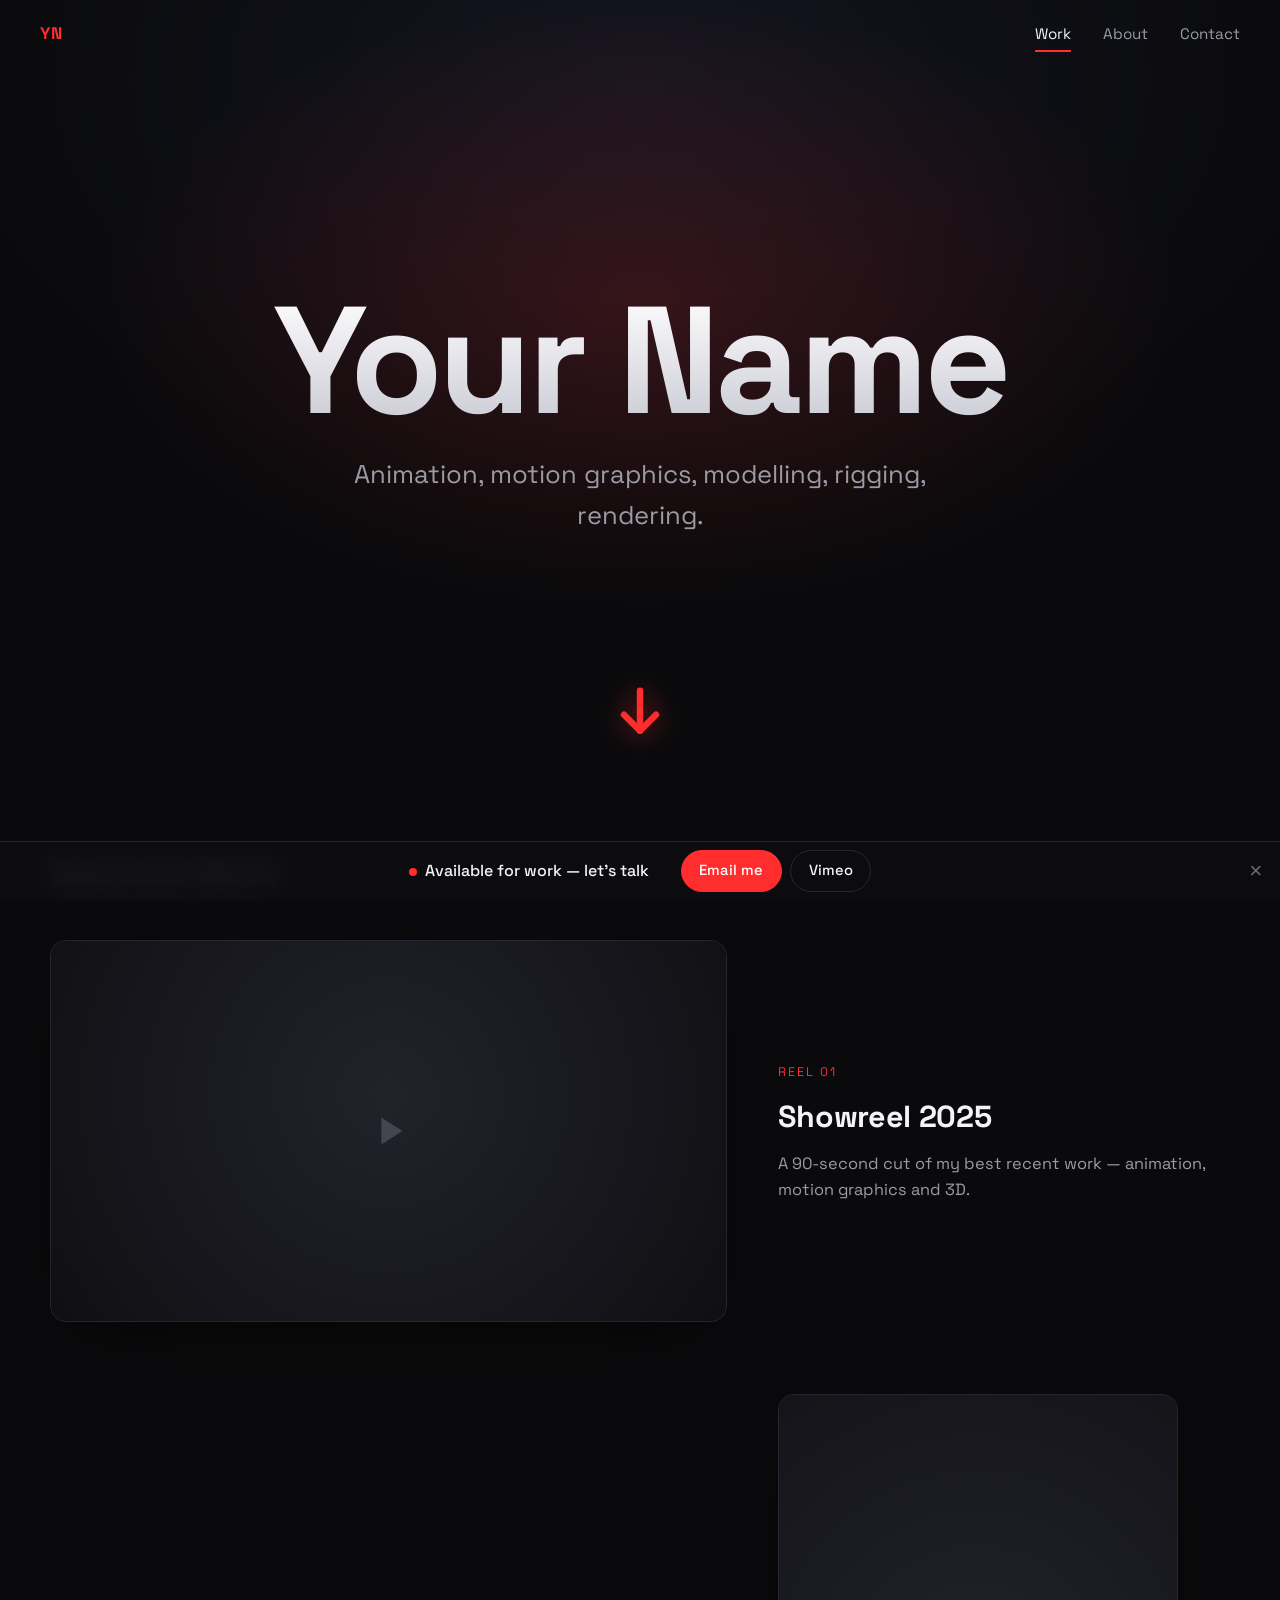
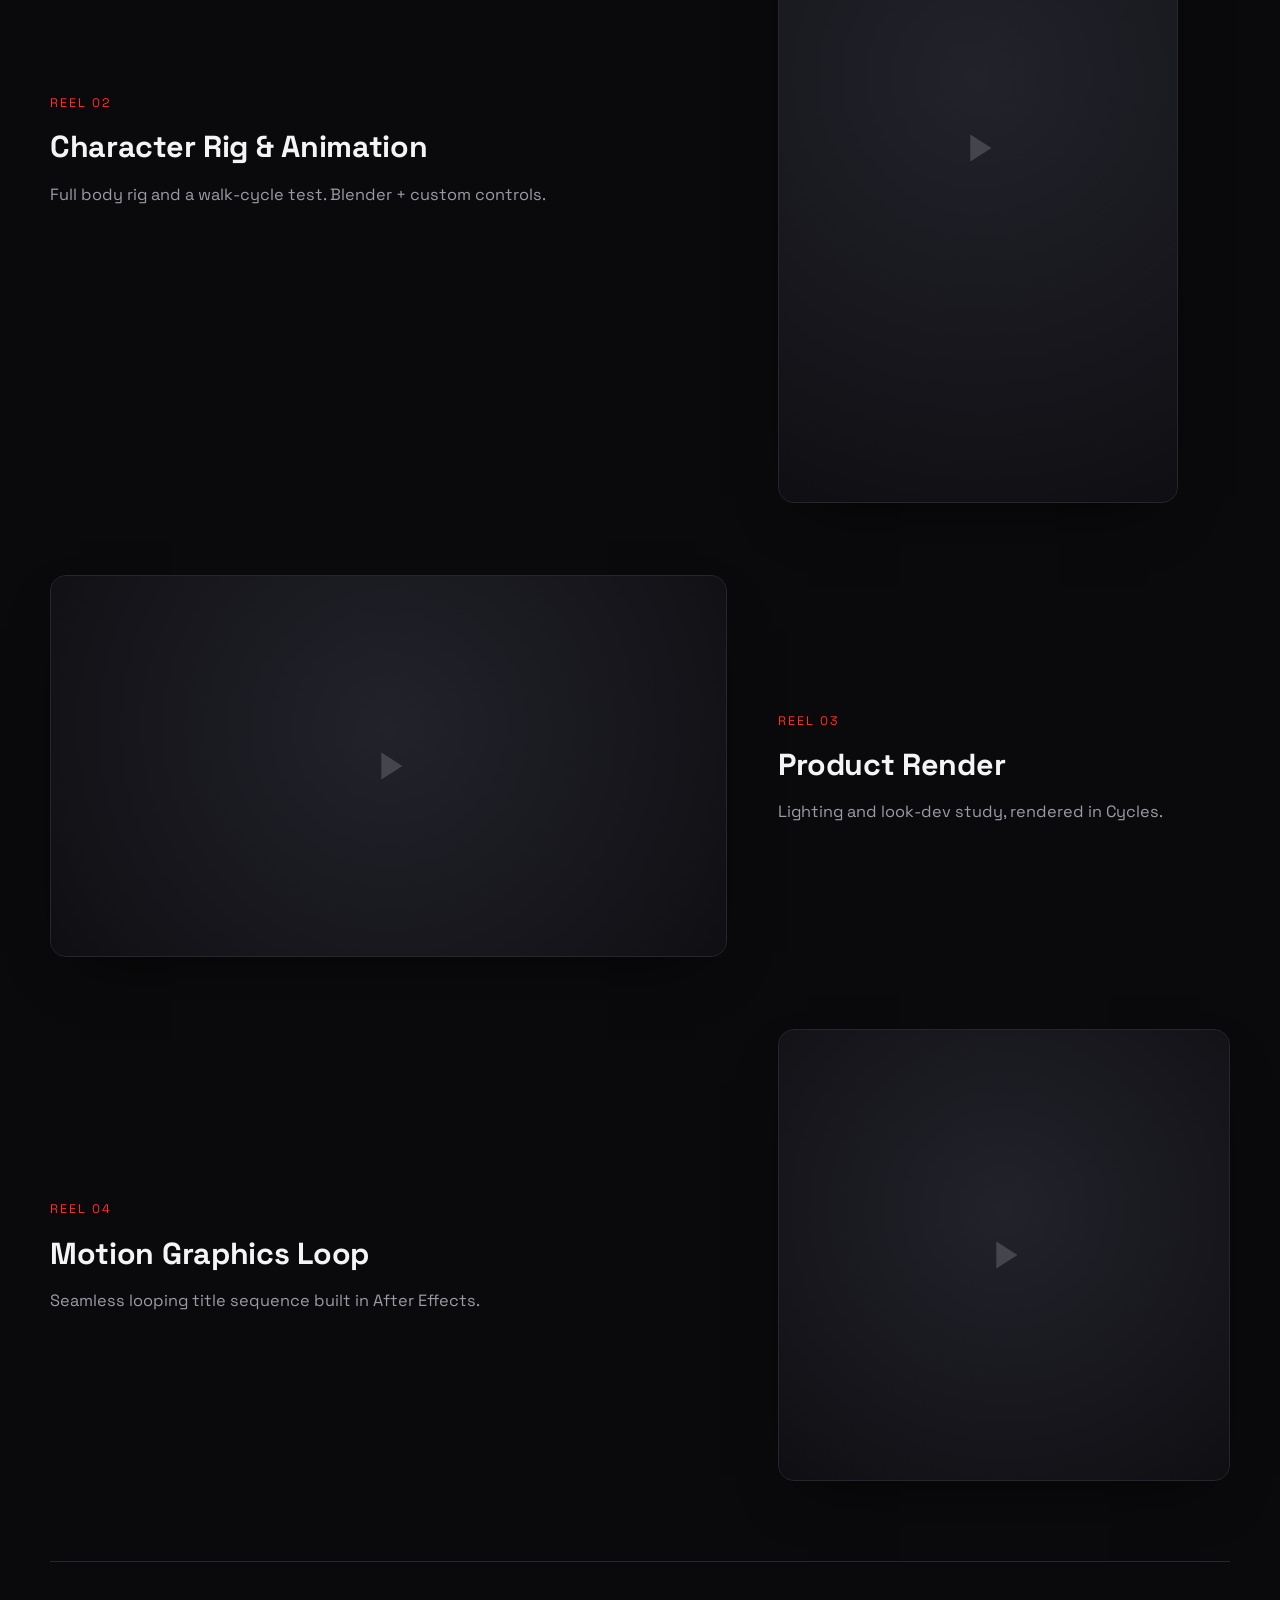
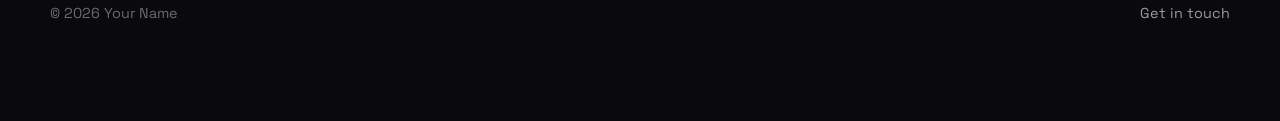
==== index.html @ b425b4e5 "initial push" ====
<!DOCTYPE html>
<html lang="en">
<head>
  <meta charset="UTF-8" />
  <meta name="viewport" content="width=device-width, initial-scale=1.0" />
  <title>Your Name — Animation & Motion Graphics</title>
  <meta name="description" content="Portfolio of animation, motion graphics, modelling, rigging and rendering work." />

  <!-- Open Graph (how the link looks when shared) -->
  <meta property="og:title" content="Your Name — Animation & Motion Graphics" />
  <meta property="og:description" content="Animation, motion graphics, modelling, rigging, rendering." />
  <meta property="og:type" content="website" />

  <link rel="icon" href="assets/favicon.svg" type="image/svg+xml" />
  <link rel="preconnect" href="https://fonts.googleapis.com" />
  <link rel="preconnect" href="https://fonts.gstatic.com" crossorigin />
  <link href="https://fonts.googleapis.com/css2?family=Space+Grotesk:wght@400;500;700&display=swap" rel="stylesheet" />
  <link rel="stylesheet" href="css/styles.css" />
</head>
<body>

  <!-- Top navigation -->
  <nav class="nav">
    <a class="nav__brand" href="index.html"><span data-site="initials">KD</span></a>
    <div class="nav__links">
      <a href="index.html#work" aria-current="page">Work</a>
      <a href="about.html">About</a>
      <a href="contact.html">Contact</a>
    </div>
  </nav>

  <!-- Hero -->
  <header class="hero">
    <div class="hero__inner">
      <h1 class="hero__name" data-site="name">Your Name</h1>
      <p class="hero__tag" data-site="tagline">Animation, motion graphics, modelling, rigging, rendering.</p>
    </div>
    <a class="scroll-cue" href="#work" aria-label="Scroll down to see the work">
      <svg viewBox="0 0 24 24" fill="none" stroke="currentColor" stroke-width="2.4" stroke-linecap="round" stroke-linejoin="round" aria-hidden="true">
        <line x1="12" y1="4" x2="12" y2="19" />
        <polyline points="6 13 12 19 18 13" />
      </svg>
    </a>
  </header>

  <!-- Work / reel feed -->
  <main>
    <section id="work" class="work">
      <div class="wrap">
        <div class="section-head">
          <h2>Selected Work</h2>
          <span class="count" data-count></span>
        </div>
        <div id="reel-feed" class="feed"><!-- videos injected from content.js --></div>
      </div>
    </section>

    <footer class="footer wrap">
      <span>© <span data-site="year" data-year="2026">2026</span> <span data-site="name">Your Name</span></span>
      <a data-site="email" data-label="Get in touch" href="#">Get in touch</a>
    </footer>
  </main>

  <!-- Sticky contact banner -->
  <div class="cbanner" id="cbanner">
    <span class="cbanner__msg"><span class="dot"></span>Available for work — let's talk</span>
    <div class="cbanner__actions">
      <a class="primary" data-site="email" data-label="Email me" href="#">Email me</a>
      <a data-social="vimeo" href="#" target="_blank" rel="noopener" hidden>Vimeo</a>
      <a data-social="instagram" href="#" target="_blank" rel="noopener" hidden>Instagram</a>
      <a data-social="linkedin" href="#" target="_blank" rel="noopener" hidden>LinkedIn</a>
    </div>
    <button class="cbanner__close" aria-label="Dismiss banner">&times;</button>
  </div>

  <script src="content.js"></script>
  <script src="js/main.js"></script>
</body>
</html>
---- css/styles.css ----
/* ============================================================================
   kd-website — original stylesheet
   Dark, cinematic portfolio theme built to make video pop.
   ========================================================================== */

/* ---- Design tokens -------------------------------------------------------- */
:root {
  --bg:        #0a0a0c;
  --bg-soft:   #101013;
  --card:      #141418;
  --card-hover:#191920;
  --border:    #26262e;
  --text:      #f4f4f6;
  --muted:     #9b9ba6;
  --faint:     #6a6a75;
  --accent:    #ff2d2d;   /* the signature red */
  --accent-2:  #ff5a4d;
  --radius:    16px;
  --maxw:      1180px;
  --banner-h:  56px;
  --font:      "Space Grotesk", system-ui, -apple-system, "Segoe UI", Roboto, sans-serif;
}

/* ---- Reset ---------------------------------------------------------------- */
*,
*::before,
*::after { box-sizing: border-box; }

html { scroll-behavior: smooth; }

/* hidden must always win, even over display:flex/grid rules below */
[hidden] { display: none !important; }

body {
  margin: 0;
  font-family: var(--font);
  background: var(--bg);
  color: var(--text);
  line-height: 1.6;
  -webkit-font-smoothing: antialiased;
  overflow-x: hidden;
  /* room for the fixed contact banner */
  padding-bottom: var(--banner-h);
}
body.banner-hidden { padding-bottom: 0; }

img { max-width: 100%; display: block; }

a { color: inherit; text-decoration: none; }

::selection { background: var(--accent); color: #fff; }

.wrap { width: min(100% - 2.5rem, var(--maxw)); margin-inline: auto; }

/* ---- Top navigation ------------------------------------------------------- */
.nav {
  position: fixed;
  inset: 0 0 auto 0;
  z-index: 40;
  display: flex;
  align-items: center;
  justify-content: space-between;
  padding: 1.1rem clamp(1.25rem, 4vw, 2.5rem);
  transition: background .3s ease, backdrop-filter .3s ease, border-color .3s ease;
  border-bottom: 1px solid transparent;
}
.nav.scrolled {
  background: rgba(10, 10, 12, .72);
  backdrop-filter: blur(14px);
  -webkit-backdrop-filter: blur(14px);
  border-bottom-color: var(--border);
}
.nav__brand {
  font-weight: 700;
  letter-spacing: .04em;
  font-size: 1.05rem;
}
.nav__brand span { color: var(--accent); }
.nav__links { display: flex; gap: clamp(1rem, 3vw, 2rem); }
.nav__links a {
  font-size: .95rem;
  color: var(--muted);
  position: relative;
  padding: .25rem 0;
  transition: color .2s ease;
}
.nav__links a::after {
  content: "";
  position: absolute;
  left: 0; bottom: -2px;
  width: 100%; height: 2px;
  background: var(--accent);
  transform: scaleX(0);
  transform-origin: left;
  transition: transform .25s ease;
}
.nav__links a:hover,
.nav__links a[aria-current="page"] { color: var(--text); }
.nav__links a:hover::after,
.nav__links a[aria-current="page"]::after { transform: scaleX(1); }

/* ---- Hero ----------------------------------------------------------------- */
.hero {
  position: relative;
  min-height: 88vh;              /* < 100vh so the work below "peeks" up */
  display: grid;
  place-items: center;
  text-align: center;
  padding: 6rem 1.25rem 4rem;
  overflow: hidden;
}
/* soft cinematic glow behind the name */
.hero::before {
  content: "";
  position: absolute;
  inset: 0;
  background:
    radial-gradient(60% 55% at 50% 38%, rgba(255, 45, 45, .16), transparent 70%),
    radial-gradient(90% 90% at 50% 10%, rgba(60, 70, 120, .18), transparent 60%);
  pointer-events: none;
}
/* fade the bottom into the page so videos emerge */
.hero::after {
  content: "";
  position: absolute;
  left: 0; right: 0; bottom: 0;
  height: 22vh;
  background: linear-gradient(to bottom, transparent, var(--bg));
  pointer-events: none;
}
.hero__inner { position: relative; z-index: 2; }
.hero__name {
  margin: 0;
  font-weight: 700;
  letter-spacing: -0.03em;
  line-height: .95;
  font-size: clamp(3.2rem, 13vw, 9.5rem);
  background: linear-gradient(180deg, #ffffff 0%, #c9c9d4 100%);
  -webkit-background-clip: text;
  background-clip: text;
  color: transparent;
}
.hero__tag {
  margin: 1.4rem auto 0;
  max-width: 40ch;
  font-size: clamp(1.05rem, 2.6vw, 1.6rem);
  font-weight: 400;
  color: var(--muted);
}

/* big red scroll arrow */
.scroll-cue {
  position: absolute;
  left: 50%;
  bottom: clamp(1.5rem, 6vh, 3rem);
  transform: translateX(-50%);
  z-index: 3;
  display: grid;
  place-items: center;
  width: 64px; height: 64px;
  color: var(--accent);
  animation: bob 1.6s ease-in-out infinite;
}
.scroll-cue svg { width: 100%; height: 100%; filter: drop-shadow(0 0 14px rgba(255, 45, 45, .55)); }
.scroll-cue:hover { color: var(--accent-2); }
@keyframes bob {
  0%, 100% { transform: translate(-50%, 0); }
  50%      { transform: translate(-50%, 12px); }
}

/* ---- Section heading ------------------------------------------------------ */
.section-head {
  display: flex;
  align-items: baseline;
  gap: 1rem;
  margin: 0 0 2.5rem;
}
.section-head h2 {
  margin: 0;
  font-size: clamp(1.4rem, 4vw, 2.1rem);
  font-weight: 700;
  letter-spacing: -0.01em;
}
.section-head .count { color: var(--faint); font-size: 1rem; }

/* ---- Work / reel feed ----------------------------------------------------- */
.work { padding: clamp(2rem, 6vh, 4rem) 0 5rem; }

.feed {
  display: flex;
  flex-direction: column;
  gap: clamp(3rem, 8vh, 6rem);
}

.reel {
  display: grid;
  grid-template-columns: minmax(0, 1.5fr) minmax(0, 1fr);
  gap: clamp(1.5rem, 4vw, 3.5rem);
  align-items: center;
}
.reel.alt .reel__media { order: 2; }   /* alternate sides for rhythm */

.reel__media {
  position: relative;
  width: 100%;
  border-radius: var(--radius);
  overflow: hidden;
  background: var(--card);
  border: 1px solid var(--border);
  box-shadow: 0 24px 60px -30px rgba(0, 0, 0, .8);
  cursor: pointer;
  transition: transform .35s ease, border-color .35s ease, box-shadow .35s ease;
}
.reel__media:hover {
  transform: translateY(-4px);
  border-color: #3a3a46;
  box-shadow: 0 34px 70px -28px rgba(0, 0, 0, .9);
}
/* aspect ratios per orientation */
.reel__frame { position: relative; width: 100%; }
.is-landscape .reel__frame { aspect-ratio: 16 / 9; }
.is-square    .reel__frame { aspect-ratio: 1 / 1; }
.is-portrait  .reel__frame { aspect-ratio: 9 / 16; }
/* keep tall videos from dominating */
.is-portrait  .reel__media { max-width: 400px; }
.is-portrait.reel { align-items: center; }

.reel__frame iframe,
.reel__frame .placeholder {
  position: absolute;
  inset: 0;
  width: 100%;
  height: 100%;
  border: 0;
}
.placeholder {
  display: grid;
  place-items: center;
  background:
    radial-gradient(circle at 50% 40%, #22222b, #0f0f13);
  color: var(--faint);
}
.placeholder svg { width: 46px; height: 46px; opacity: .5; }

/* little "play with sound" hint */
.reel__media .sound-hint {
  position: absolute;
  right: 12px; bottom: 12px;
  z-index: 3;
  display: inline-flex;
  align-items: center;
  gap: .4rem;
  padding: .4rem .7rem;
  font-size: .8rem;
  color: #fff;
  background: rgba(0, 0, 0, .55);
  border: 1px solid rgba(255, 255, 255, .18);
  border-radius: 999px;
  backdrop-filter: blur(6px);
  opacity: 0;
  transition: opacity .25s ease;
  pointer-events: none;
}
.reel__media:hover .sound-hint { opacity: 1; }

.reel__text .kicker {
  display: inline-block;
  font-size: .78rem;
  letter-spacing: .16em;
  text-transform: uppercase;
  color: var(--accent);
  margin-bottom: .6rem;
}
.reel__text h3 {
  margin: 0 0 .6rem;
  font-size: clamp(1.3rem, 3vw, 1.9rem);
  font-weight: 700;
  letter-spacing: -0.01em;
}
.reel__text p { margin: 0; color: var(--muted); font-size: 1.02rem; }

/* ---- Generic page content (about / contact) ------------------------------- */
.page { padding: clamp(7rem, 14vh, 10rem) 0 5rem; }
.page__title {
  font-size: clamp(2.2rem, 7vw, 4rem);
  font-weight: 700;
  letter-spacing: -0.03em;
  margin: 0 0 2.5rem;
}
.page__title span { color: var(--accent); }

/* About layout */
.about {
  display: grid;
  grid-template-columns: minmax(0, 340px) minmax(0, 1fr);
  gap: clamp(2rem, 5vw, 4.5rem);
  align-items: start;
}
.about__photo {
  border-radius: var(--radius);
  overflow: hidden;
  border: 1px solid var(--border);
  background:
    radial-gradient(circle at 50% 35%, #24242d, #101014);
  aspect-ratio: 4 / 5;
}
.about__photo img { width: 100%; height: 100%; object-fit: cover; }
.about__photo .fallback {
  width: 100%; height: 100%;
  display: grid; place-items: center;
  color: var(--faint); text-align: center; padding: 1rem; font-size: .9rem;
}
.about__body p { font-size: 1.1rem; color: #d9d9e0; margin: 0 0 1.2rem; }
.about__body p:first-child { font-size: 1.25rem; color: var(--text); }

.tags { display: flex; flex-wrap: wrap; gap: .6rem; margin-top: 2rem; }
.tag {
  font-size: .88rem;
  padding: .45rem .9rem;
  border: 1px solid var(--border);
  border-radius: 999px;
  color: var(--muted);
  background: var(--bg-soft);
}

/* Contact page */
.contact-grid {
  display: grid;
  grid-template-columns: minmax(0, 1fr) minmax(0, 1fr);
  gap: clamp(2rem, 5vw, 4rem);
  align-items: start;
}
.contact-lead { font-size: 1.25rem; color: #d9d9e0; max-width: 40ch; }
.contact-list { list-style: none; padding: 0; margin: 2rem 0 0; display: grid; gap: 1rem; }
.contact-list a {
  display: flex;
  align-items: center;
  justify-content: space-between;
  gap: 1rem;
  padding: 1.1rem 1.3rem;
  border: 1px solid var(--border);
  border-radius: var(--radius);
  background: var(--card);
  font-size: 1.05rem;
  transition: border-color .25s ease, background .25s ease, transform .25s ease;
}
.contact-list a:hover {
  border-color: var(--accent);
  background: var(--card-hover);
  transform: translateX(4px);
}
.contact-list .arrow { color: var(--accent); }
.contact-email-big {
  display: inline-block;
  margin-top: .5rem;
  font-size: clamp(1.4rem, 4vw, 2.4rem);
  font-weight: 700;
  letter-spacing: -0.02em;
  color: var(--text);
  border-bottom: 3px solid var(--accent);
  padding-bottom: .2rem;
}

/* ---- Sticky contact banner ------------------------------------------------ */
.cbanner {
  position: fixed;
  inset: auto 0 0 0;
  z-index: 50;
  min-height: var(--banner-h);
  display: flex;
  align-items: center;
  justify-content: center;
  gap: clamp(.75rem, 3vw, 2rem);
  flex-wrap: wrap;
  padding: .5rem clamp(1rem, 4vw, 2.5rem);
  background: rgba(14, 14, 17, .92);
  backdrop-filter: blur(14px);
  -webkit-backdrop-filter: blur(14px);
  border-top: 1px solid var(--border);
  transition: transform .35s ease;
}
.cbanner.hidden { transform: translateY(110%); }
.cbanner__msg { font-weight: 500; }
.cbanner__msg .dot {
  display: inline-block;
  width: 8px; height: 8px;
  border-radius: 50%;
  background: var(--accent);
  margin-right: .5rem;
  box-shadow: 0 0 0 0 rgba(255, 45, 45, .6);
  animation: pulse 2s infinite;
}
@keyframes pulse {
  0%   { box-shadow: 0 0 0 0 rgba(255, 45, 45, .55); }
  70%  { box-shadow: 0 0 0 10px rgba(255, 45, 45, 0); }
  100% { box-shadow: 0 0 0 0 rgba(255, 45, 45, 0); }
}
.cbanner__actions { display: flex; gap: .5rem; flex-wrap: wrap; }
.cbanner__actions a {
  padding: .5rem 1.1rem;
  border-radius: 999px;
  font-size: .92rem;
  font-weight: 500;
  border: 1px solid var(--border);
  transition: background .2s ease, border-color .2s ease, color .2s ease;
}
.cbanner__actions a.primary { background: var(--accent); border-color: var(--accent); color: #fff; }
.cbanner__actions a.primary:hover { background: var(--accent-2); border-color: var(--accent-2); }
.cbanner__actions a:not(.primary):hover { border-color: var(--muted); color: var(--text); }
.cbanner__close {
  position: absolute;
  right: .6rem; top: 50%;
  transform: translateY(-50%);
  background: none; border: 0;
  color: var(--faint);
  font-size: 1.4rem;
  line-height: 1;
  cursor: pointer;
  padding: .3rem .5rem;
}
.cbanner__close:hover { color: var(--text); }

/* ---- Footer --------------------------------------------------------------- */
.footer {
  border-top: 1px solid var(--border);
  padding: 2.5rem 0;
  color: var(--faint);
  font-size: .9rem;
  display: flex;
  justify-content: space-between;
  flex-wrap: wrap;
  gap: 1rem;
}
.footer a { color: var(--muted); }
.footer a:hover { color: var(--text); }

/* ---- Lightbox (click a reel to watch with sound) -------------------------- */
.lightbox {
  position: fixed;
  inset: 0;
  z-index: 80;
  display: none;
  place-items: center;
  padding: clamp(1rem, 4vw, 3rem);
  background: rgba(0, 0, 0, .88);
  backdrop-filter: blur(6px);
}
.lightbox.open { display: grid; }
.lightbox__inner {
  position: relative;
  width: min(100%, 1100px);
}
.lightbox__frame {
  position: relative;
  width: 100%;
  aspect-ratio: 16 / 9;
  background: #000;
  border-radius: 12px;
  overflow: hidden;
}
.lightbox__frame.portrait { aspect-ratio: 9 / 16; max-width: 440px; margin-inline: auto; }
.lightbox__frame.square   { aspect-ratio: 1 / 1;  max-width: 700px; margin-inline: auto; }
.lightbox__frame iframe { position: absolute; inset: 0; width: 100%; height: 100%; border: 0; }
.lightbox__close {
  position: absolute;
  top: -3rem; right: 0;
  background: none; border: 0;
  color: #fff; font-size: 2rem; line-height: 1;
  cursor: pointer;
}
.lightbox__close:hover { color: var(--accent); }

/* ---- Responsive ----------------------------------------------------------- */
@media (max-width: 820px) {
  .reel,
  .reel.alt { grid-template-columns: 1fr; }
  .reel.alt .reel__media { order: 0; }
  .is-portrait .reel__media { max-width: 320px; margin-inline: auto; }
  .about { grid-template-columns: 1fr; }
  .about__photo { max-width: 320px; }
  .contact-grid { grid-template-columns: 1fr; }
  .nav__brand { display: none; }         /* keep the hero clean on phones */
  .cbanner__close { display: none; }      /* keep banner tidy on phones */
}

@media (prefers-reduced-motion: reduce) {
  * { animation: none !important; scroll-behavior: auto !important; }
}
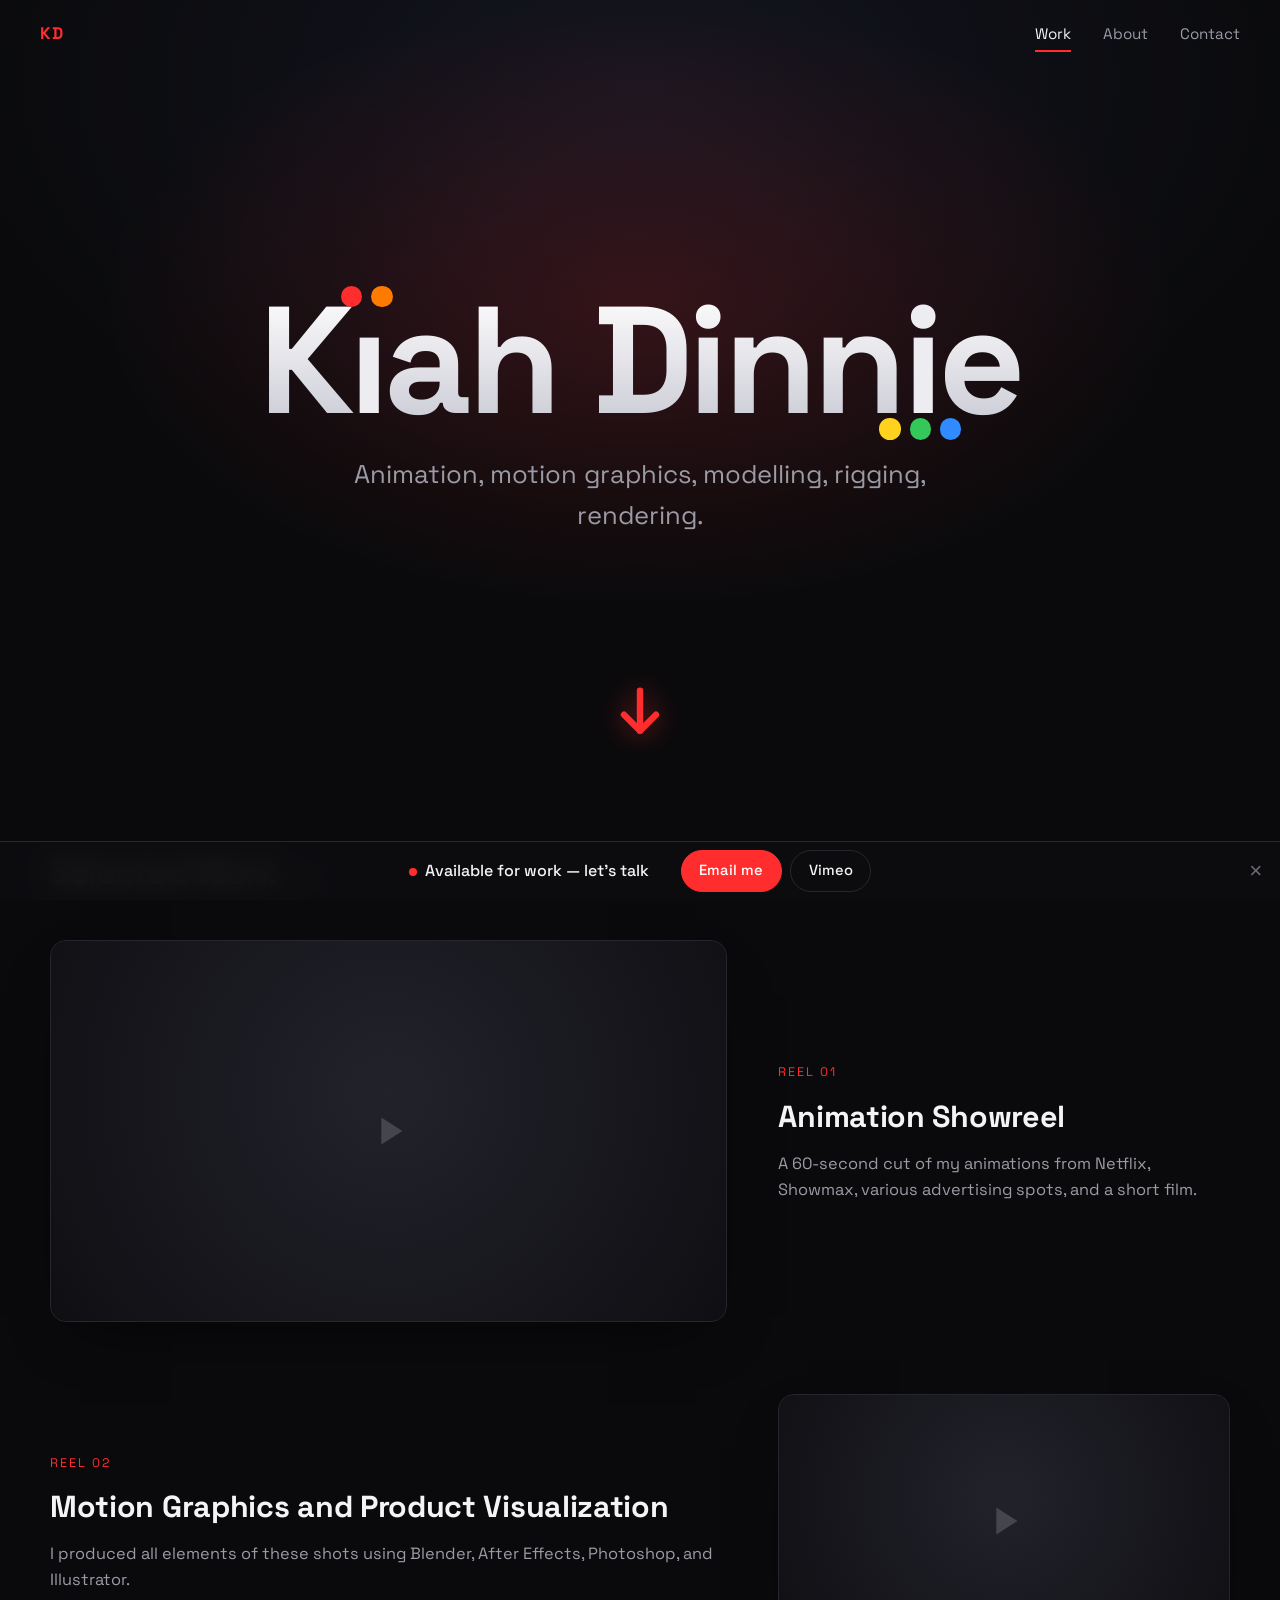
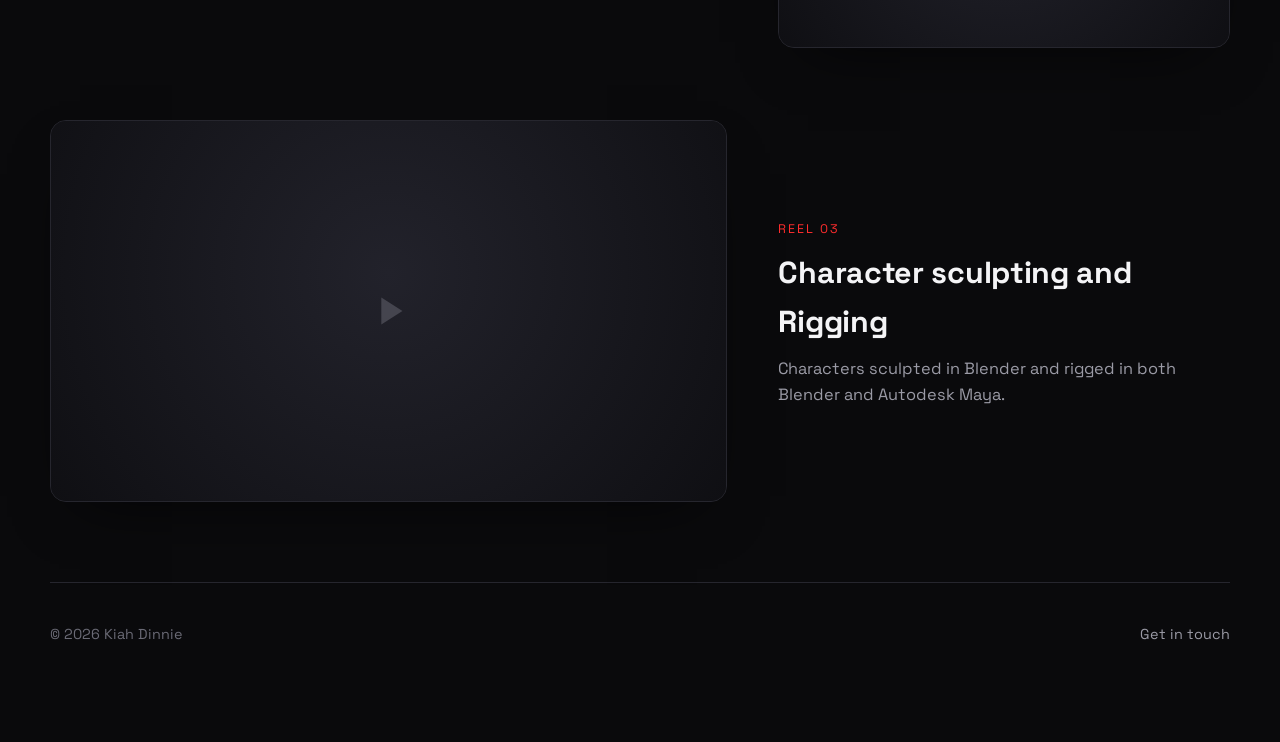
==== commit 1246ddd4: "update" ====
--- a/index.html
+++ b/index.html
@@ -3,11 +3,11 @@
 <head>
   <meta charset="UTF-8" />
   <meta name="viewport" content="width=device-width, initial-scale=1.0" />
-  <title>Your Name — Animation & Motion Graphics</title>
+  <title>Kiah Dinnie — Animation & Motion Graphics</title>
   <meta name="description" content="Portfolio of animation, motion graphics, modelling, rigging and rendering work." />
 
   <!-- Open Graph (how the link looks when shared) -->
-  <meta property="og:title" content="Your Name — Animation & Motion Graphics" />
+  <meta property="og:title" content="Kiah Dinnie — Animation & Motion Graphics" />
   <meta property="og:description" content="Animation, motion graphics, modelling, rigging, rendering." />
   <meta property="og:type" content="website" />
 
@@ -32,7 +32,10 @@
   <!-- Hero -->
   <header class="hero">
     <div class="hero__inner">
-      <h1 class="hero__name" data-site="name">Your Name</h1>
+      <h1 class="hero__name" aria-label="Kiah Dinnie">
+        <span class="word" aria-hidden="true">K<span class="imark imark--top">&#305;<span class="dot dot--red"></span><span class="dot dot--orange"></span></span>ah</span>
+        <span class="word" aria-hidden="true">Dinn<span class="imark imark--bottom">i<span class="dot dot--yellow"></span><span class="dot dot--green"></span><span class="dot dot--blue"></span></span>e</span>
+      </h1>
       <p class="hero__tag" data-site="tagline">Animation, motion graphics, modelling, rigging, rendering.</p>
     </div>
     <a class="scroll-cue" href="#work" aria-label="Scroll down to see the work">
--- a/css/styles.css
+++ b/css/styles.css
@@ -147,6 +147,40 @@
   font-weight: 400;
   color: var(--muted);
 }
+
+/* --- decorative dotted name treatment (the i's in Kiah Dinnie) --- */
+.hero__name .word { display: inline-block; }
+.hero__name .imark {
+  position: relative;
+  display: inline-block;
+  /* the h1's gradient text-clip doesn't paint through this inline-block,
+     so give the i-stem an explicit near-white fill instead of transparent */
+  color: #ececf1;
+  -webkit-text-fill-color: #ececf1;
+}
+.hero__name .dot {
+  position: absolute;
+  left: 50%;
+  width: 0.14em;
+  height: 0.14em;
+  border-radius: 50%;
+  line-height: 0;
+}
+/* two dots ABOVE the dotless i in "Kiah" */
+.hero__name .imark--top .dot        { top: -0.01em; }
+.hero__name .imark--top .dot--red   { margin-left: -0.17em; }
+.hero__name .imark--top .dot--orange{ margin-left:  0.03em; }
+/* three dots BELOW the second i in "Dinnie" */
+.hero__name .imark--bottom .dot         { top: 0.86em; }
+.hero__name .imark--bottom .dot--yellow { margin-left: -0.27em; }
+.hero__name .imark--bottom .dot--green  { margin-left: -0.07em; }
+.hero__name .imark--bottom .dot--blue   { margin-left:  0.13em; }
+
+.dot--red    { background: #ff2d2d; }
+.dot--orange { background: #ff7a00; }
+.dot--yellow { background: #ffd21e; }
+.dot--green  { background: #34c759; }
+.dot--blue   { background: #2f8bff; }
 
 /* big red scroll arrow */
 .scroll-cue {
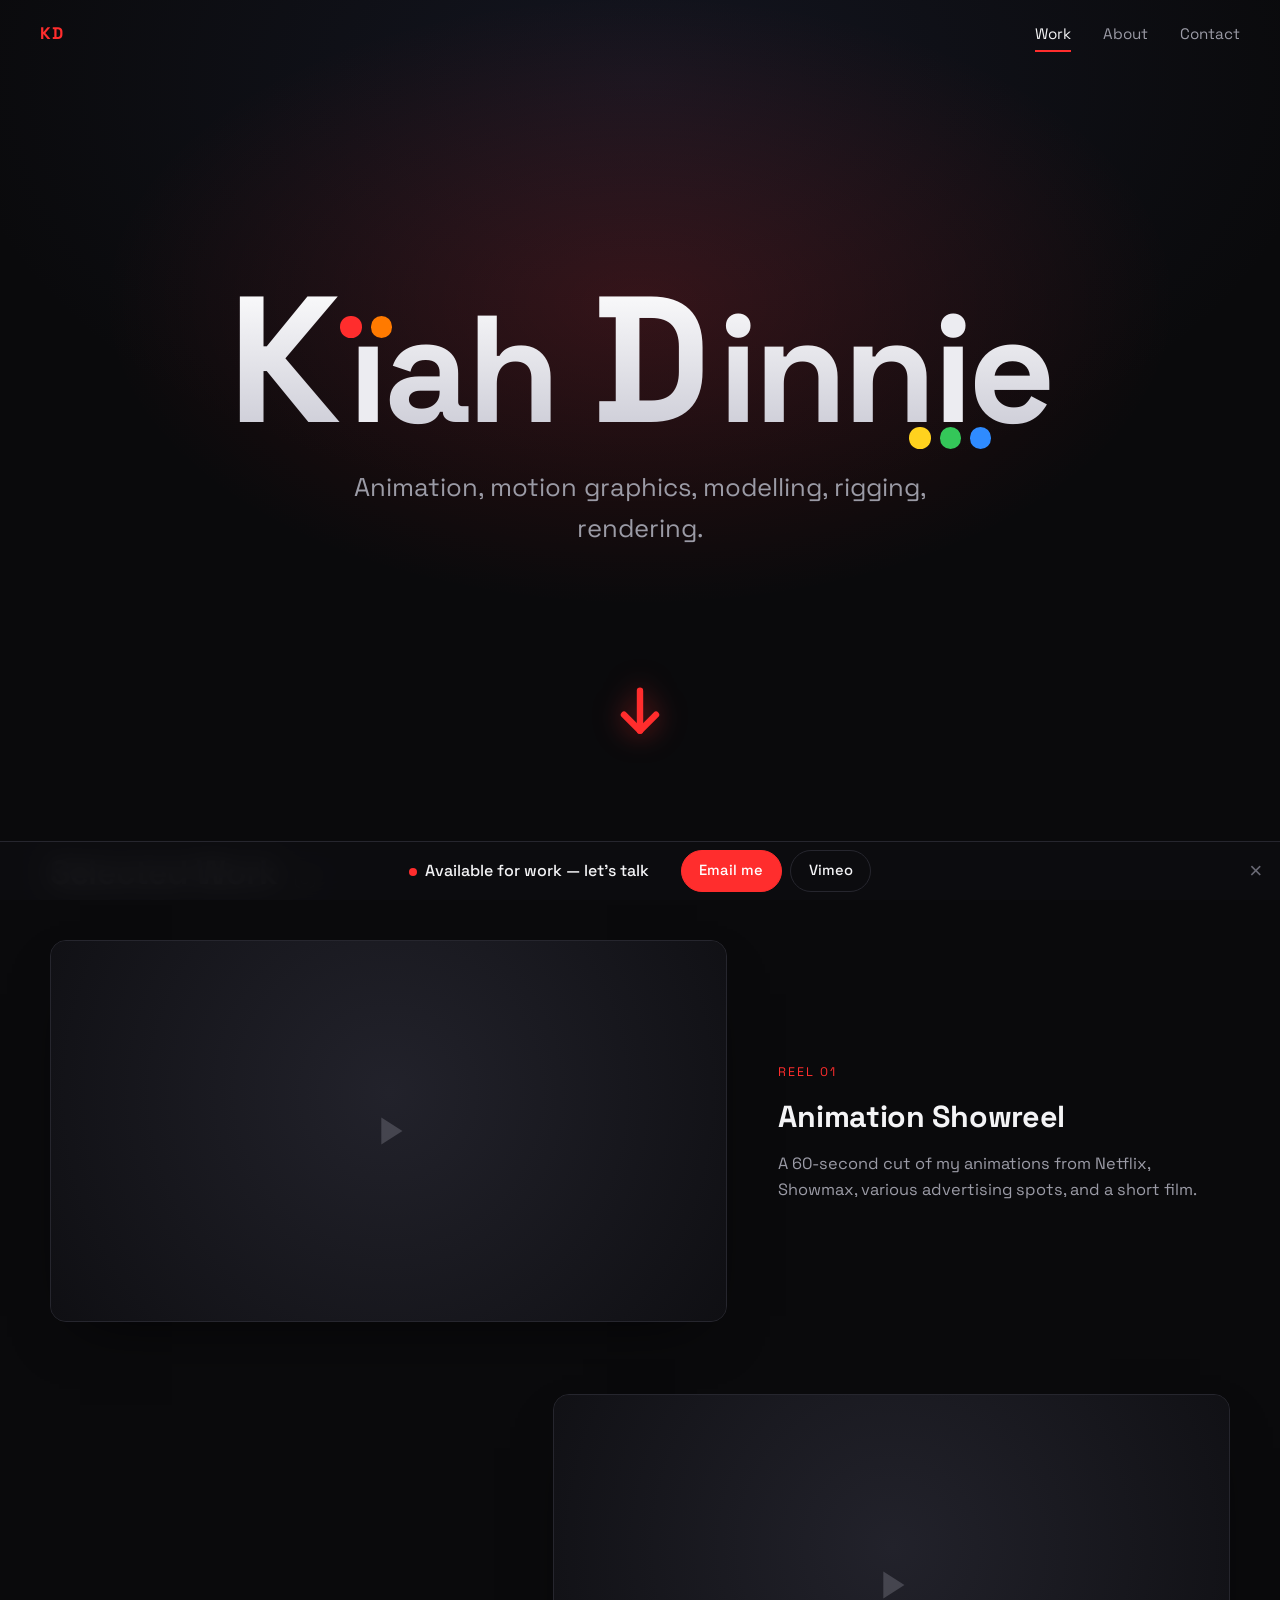
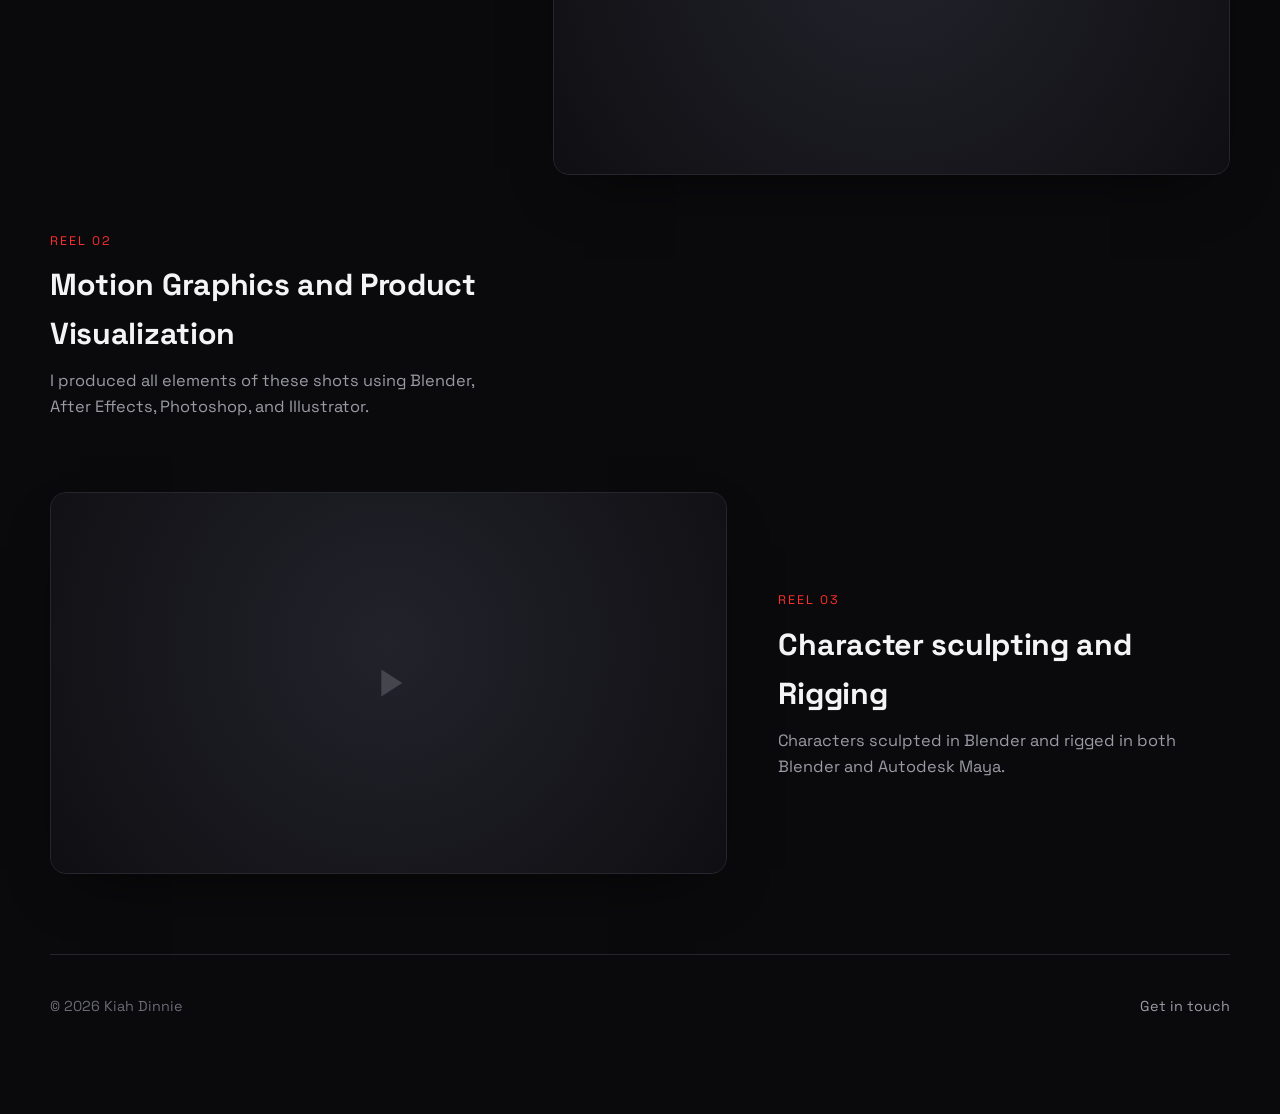
==== commit 8ffb950c: "new update" ====
--- a/index.html
+++ b/index.html
@@ -33,8 +33,8 @@
   <header class="hero">
     <div class="hero__inner">
       <h1 class="hero__name" aria-label="Kiah Dinnie">
-        <span class="word" aria-hidden="true">K<span class="imark imark--top">&#305;<span class="dot dot--red"></span><span class="dot dot--orange"></span></span>ah</span>
-        <span class="word" aria-hidden="true">Dinn<span class="imark imark--bottom">i<span class="dot dot--yellow"></span><span class="dot dot--green"></span><span class="dot dot--blue"></span></span>e</span>
+        <span class="word" aria-hidden="true"><span class="cap">K</span><span class="imark imark--top">&#305;<span class="dot dot--red"></span><span class="dot dot--orange"></span></span>ah</span>
+        <span class="word" aria-hidden="true"><span class="cap">D</span>inn<span class="imark imark--bottom">i<span class="dot dot--yellow"></span><span class="dot dot--green"></span><span class="dot dot--blue"></span></span>e</span>
       </h1>
       <p class="hero__tag" data-site="tagline">Animation, motion graphics, modelling, rigging, rendering.</p>
     </div>
--- a/css/styles.css
+++ b/css/styles.css
@@ -150,6 +150,9 @@
 
 /* --- decorative dotted name treatment (the i's in Kiah Dinnie) --- */
 .hero__name .word { display: inline-block; }
+/* oversized initial capitals — bigger, with a little space after so the
+   dots beside the following "i" never touch the capital */
+.hero__name .cap { font-size: 1.18em; margin-right: 0.07em; }
 .hero__name .imark {
   position: relative;
   display: inline-block;
@@ -167,7 +170,7 @@
   line-height: 0;
 }
 /* two dots ABOVE the dotless i in "Kiah" */
-.hero__name .imark--top .dot        { top: -0.01em; }
+.hero__name .imark--top .dot        { top: 0.13em; }
 .hero__name .imark--top .dot--red   { margin-left: -0.17em; }
 .hero__name .imark--top .dot--orange{ margin-left:  0.03em; }
 /* three dots BELOW the second i in "Dinnie" */
@@ -232,7 +235,13 @@
   gap: clamp(1.5rem, 4vw, 3.5rem);
   align-items: center;
 }
-.reel.alt .reel__media { order: 2; }   /* alternate sides for rhythm */
+.reel__media { grid-column: 1; }
+.reel__text  { grid-column: 2; }
+/* alternate the side for rhythm, but keep the video in the SAME-width track
+   every row (always the wider 1.5fr column) so all videos render identically */
+.reel.alt { grid-template-columns: minmax(0, 1fr) minmax(0, 1.5fr); }
+.reel.alt .reel__media { grid-column: 2; }
+.reel.alt .reel__text  { grid-column: 1; }
 
 .reel__media {
   position: relative;
@@ -276,8 +285,8 @@
 }
 .placeholder svg { width: 46px; height: 46px; opacity: .5; }
 
-/* little "play with sound" hint */
-.reel__media .sound-hint {
+/* little "tap to enlarge" hint */
+.reel__media .zoom-hint {
   position: absolute;
   right: 12px; bottom: 12px;
   z-index: 3;
@@ -295,7 +304,8 @@
   transition: opacity .25s ease;
   pointer-events: none;
 }
-.reel__media:hover .sound-hint { opacity: 1; }
+.reel__media .zoom-hint svg { width: 14px; height: 14px; flex: none; }
+.reel__media:hover .zoom-hint { opacity: 1; }
 
 .reel__text .kicker {
   display: inline-block;
@@ -508,7 +518,8 @@
 @media (max-width: 820px) {
   .reel,
   .reel.alt { grid-template-columns: 1fr; }
-  .reel.alt .reel__media { order: 0; }
+  .reel__media, .reel__text,
+  .reel.alt .reel__media, .reel.alt .reel__text { grid-column: 1; }
   .is-portrait .reel__media { max-width: 320px; margin-inline: auto; }
   .about { grid-template-columns: 1fr; }
   .about__photo { max-width: 320px; }
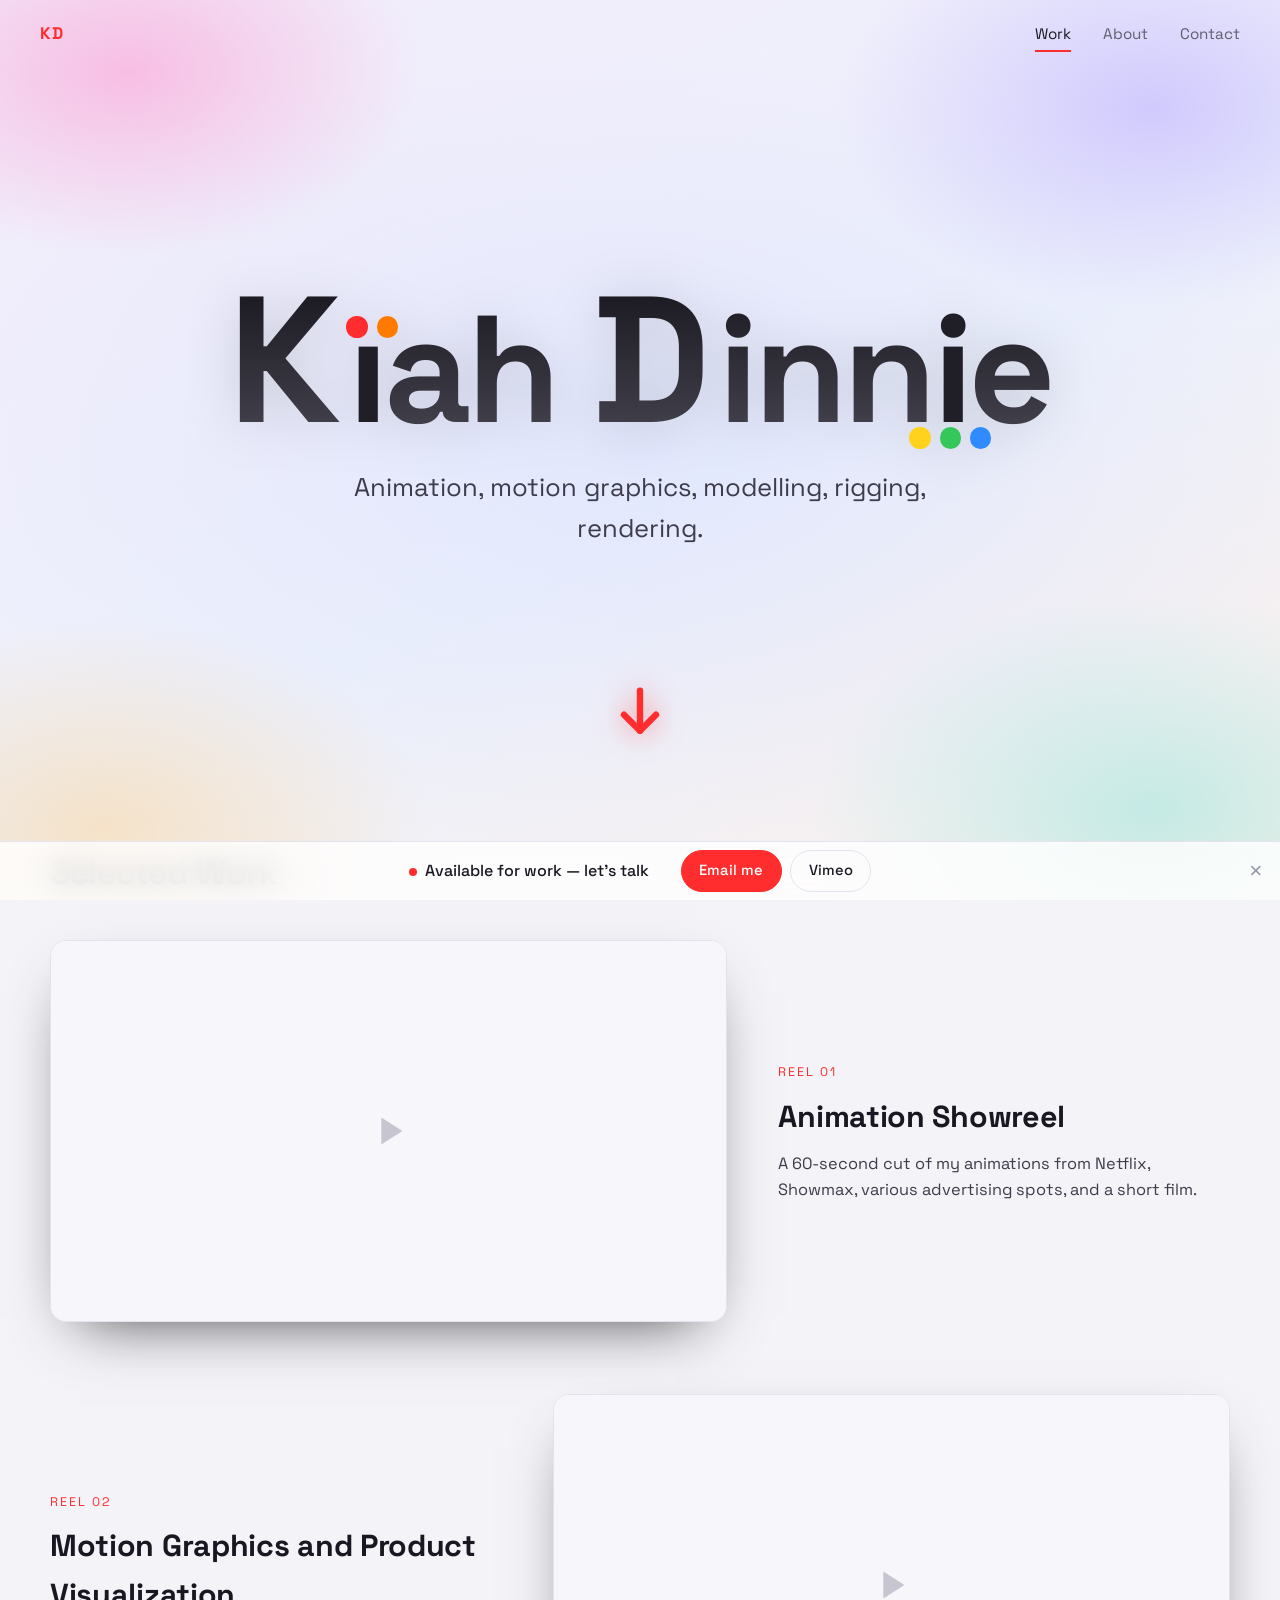
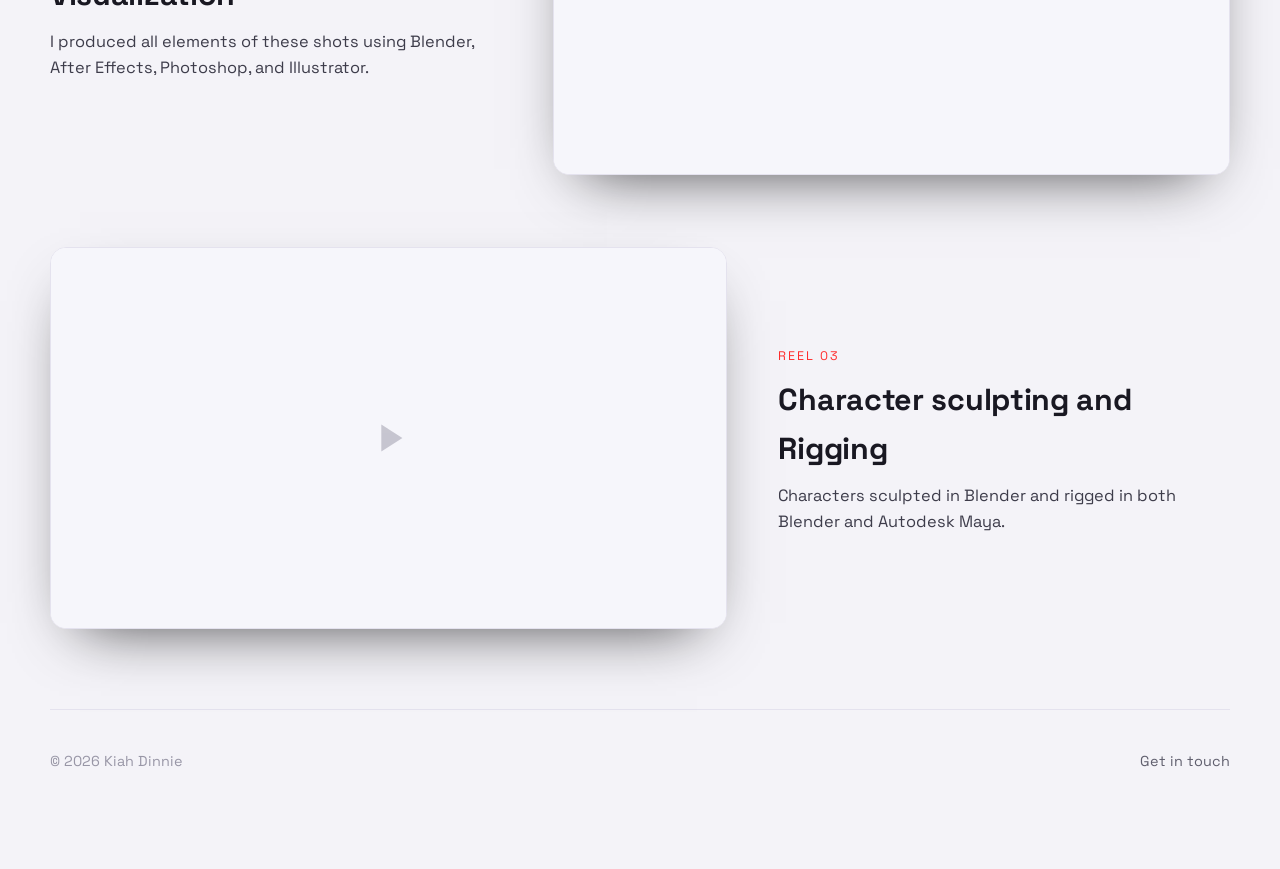
==== commit da32e319: "Theme swappable and background changable asset" ====
--- a/index.html
+++ b/index.html
@@ -1,5 +1,5 @@
 <!DOCTYPE html>
-<html lang="en">
+<html lang="en" data-theme="light">
 <head>
   <meta charset="UTF-8" />
   <meta name="viewport" content="width=device-width, initial-scale=1.0" />
@@ -31,6 +31,7 @@
 
   <!-- Hero -->
   <header class="hero">
+    <div class="hero__bg" id="hero-bg"><!-- optional image/video asset from content.js --></div>
     <div class="hero__inner">
       <h1 class="hero__name" aria-label="Kiah Dinnie">
         <span class="word" aria-hidden="true"><span class="cap">K</span><span class="imark imark--top">&#305;<span class="dot dot--red"></span><span class="dot dot--orange"></span></span>ah</span>
--- a/css/styles.css
+++ b/css/styles.css
@@ -3,22 +3,74 @@
    Dark, cinematic portfolio theme built to make video pop.
    ========================================================================== */
 
-/* ---- Design tokens -------------------------------------------------------- */
-:root {
-  --bg:        #0a0a0c;
-  --bg-soft:   #101013;
-  --card:      #141418;
-  --card-hover:#191920;
-  --border:    #26262e;
-  --text:      #f4f4f6;
-  --muted:     #9b9ba6;
-  --faint:     #6a6a75;
-  --accent:    #ff2d2d;   /* the signature red */
-  --accent-2:  #ff5a4d;
+/* ============================================================================
+   THEME TOKENS — the main knobs for the whole site's look.
+   • To switch light ⇄ dark: set  theme: "light"  or  "dark"  in content.js
+     (no need to edit anything here).
+   • To recolour: change --accent (buttons/arrow), --name-* (the big name),
+     or --page-mesh (the colourful background) below.
+   ========================================================================== */
+:root {                               /* ---------- LIGHT (default) ---------- */
+  --bg:          #f4f3f8;   /* page base colour, under the colour mesh */
+  --bg-soft:     #ffffff;
+  --card:        #ffffff;   /* the panel each video sits on */
+  --card-hover:  #f6f6fb;
+  --border:      #e4e2ee;
+  --text:        #191822;   /* main text */
+  --text-soft:   #3d3c4a;   /* captions & body copy */
+  --muted:       #5f5e6d;   /* secondary text */
+  --faint:       #9896a6;
+  --accent:      #ff2d2d;   /* signature colour — buttons, arrow, highlights */
+  --accent-2:    #e21f1f;
+
+  --name-1:      #17161d;   /* the big name — gradient top */
+  --name-2:      #46444f;   /* the big name — gradient bottom */
+  --name-solid:  #201f28;   /* the i-stems in the name */
+  --name-shadow: rgba(0, 0, 0, .14);
+
+  --surface-blur: rgba(255, 255, 255, .80);   /* frosted nav + contact banner */
+  --hero-scrim:  245, 244, 248;               /* = --bg as R,G,B (for image/video heroes) */
+
+  /* the full-page colour mesh — original artwork; swap freely for any look */
+  --page-mesh:
+    radial-gradient(38% 34% at 10% 8%,  rgba(255, 133, 199, .45), transparent 60%),
+    radial-gradient(40% 36% at 90% 12%, rgba(168, 150, 255, .42), transparent 62%),
+    radial-gradient(44% 40% at 90% 90%, rgba(120, 225, 215, .40), transparent 60%),
+    radial-gradient(44% 40% at 8% 92%,  rgba(255, 205, 130, .42), transparent 58%),
+    radial-gradient(78% 62% at 50% 50%, rgba(200, 210, 255, .30), transparent 72%),
+    linear-gradient(155deg, #f2ecfb 0%, #edf1fc 55%, #fbf0ea 100%);
+
   --radius:    16px;
   --maxw:      1180px;
   --banner-h:  56px;
   --font:      "Space Grotesk", system-ui, -apple-system, "Segoe UI", Roboto, sans-serif;
+}
+
+:root[data-theme="dark"] {            /* ---------- DARK ---------- */
+  --bg:          #0a0a0c;
+  --bg-soft:     #101013;
+  --card:        #141418;
+  --card-hover:  #191920;
+  --border:      #26262e;
+  --text:        #f4f4f6;
+  --text-soft:   rgba(255, 255, 255, .84);
+  --muted:       #9b9ba6;
+  --faint:       #6a6a75;
+  --accent:      #ff2d2d;
+  --accent-2:    #ff5a4d;
+  --name-1:      #ffffff;
+  --name-2:      #d7d7e2;
+  --name-solid:  #ececf1;
+  --name-shadow: rgba(0, 0, 0, .40);
+  --surface-blur: rgba(12, 12, 15, .82);
+  --hero-scrim:  10, 10, 12;
+  --page-mesh:
+    radial-gradient(38% 34% at 10% 8%,  rgba(236, 33, 150, .55), transparent 60%),
+    radial-gradient(40% 36% at 90% 12%, rgba(128, 51, 245, .50), transparent 62%),
+    radial-gradient(44% 40% at 90% 90%, rgba(20, 200, 190, .45), transparent 60%),
+    radial-gradient(44% 40% at 8% 92%,  rgba(255, 176, 38, .42), transparent 58%),
+    radial-gradient(78% 62% at 50% 50%, rgba(52, 70, 232, .34), transparent 72%),
+    linear-gradient(155deg, #22155d 0%, #180f47 55%, #130d33 100%);
 }
 
 /* ---- Reset ---------------------------------------------------------------- */
@@ -65,7 +117,7 @@
   border-bottom: 1px solid transparent;
 }
 .nav.scrolled {
-  background: rgba(10, 10, 12, .72);
+  background: var(--surface-blur);
   backdrop-filter: blur(14px);
   -webkit-backdrop-filter: blur(14px);
   border-bottom-color: var(--border);
@@ -109,25 +161,40 @@
   padding: 6rem 1.25rem 4rem;
   overflow: hidden;
 }
-/* soft cinematic glow behind the name */
-.hero::before {
+/* vibrant colour-mesh behind the WHOLE page (original artwork). It's fixed to
+   the viewport so the colour fills every screenful as you scroll down. */
+body::before {
   content: "";
-  position: absolute;
+  position: fixed;
   inset: 0;
-  background:
-    radial-gradient(60% 55% at 50% 38%, rgba(255, 45, 45, .16), transparent 70%),
-    radial-gradient(90% 90% at 50% 10%, rgba(60, 70, 120, .18), transparent 60%);
+  z-index: -1;
   pointer-events: none;
-}
-/* fade the bottom into the page so videos emerge */
-.hero::after {
+  background: var(--page-mesh);
+}
+/* optional hero background asset (image or video) — sits above the page mesh,
+   below the name. Empty by default, so the page mesh shows through. */
+.hero__bg {
+  position: absolute;
+  inset: 0;
+  z-index: 0;
+  overflow: hidden;
+}
+.hero__bg--media { background-size: cover; background-position: center; }
+.hero__bg iframe {                     /* background video, scaled to cover */
+  position: absolute;
+  top: 50%; left: 50%;
+  width: 100vw; height: 56.25vw;
+  min-width: 177.78vh; min-height: 100vh;
+  transform: translate(-50%, -50%);
+  border: 0; pointer-events: none;
+}
+.hero__bg::after {                     /* legibility scrim; strength set inline via --hero-dim */
   content: "";
-  position: absolute;
-  left: 0; right: 0; bottom: 0;
-  height: 22vh;
-  background: linear-gradient(to bottom, transparent, var(--bg));
-  pointer-events: none;
-}
+  position: absolute; inset: 0;
+  background: rgba(var(--hero-scrim), 1);
+  opacity: var(--hero-dim, 0);
+}
+
 .hero__inner { position: relative; z-index: 2; }
 .hero__name {
   margin: 0;
@@ -135,17 +202,18 @@
   letter-spacing: -0.03em;
   line-height: .95;
   font-size: clamp(3.2rem, 13vw, 9.5rem);
-  background: linear-gradient(180deg, #ffffff 0%, #c9c9d4 100%);
+  background: linear-gradient(180deg, var(--name-1) 0%, var(--name-2) 100%);
   -webkit-background-clip: text;
   background-clip: text;
   color: transparent;
+  filter: drop-shadow(0 3px 26px var(--name-shadow));
 }
 .hero__tag {
   margin: 1.4rem auto 0;
   max-width: 40ch;
   font-size: clamp(1.05rem, 2.6vw, 1.6rem);
   font-weight: 400;
-  color: var(--muted);
+  color: var(--text-soft);
 }
 
 /* --- decorative dotted name treatment (the i's in Kiah Dinnie) --- */
@@ -157,9 +225,9 @@
   position: relative;
   display: inline-block;
   /* the h1's gradient text-clip doesn't paint through this inline-block,
-     so give the i-stem an explicit near-white fill instead of transparent */
-  color: #ececf1;
-  -webkit-text-fill-color: #ececf1;
+     so give the i-stem an explicit fill instead of transparent */
+  color: var(--name-solid);
+  -webkit-text-fill-color: var(--name-solid);
 }
 .hero__name .dot {
   position: absolute;
@@ -169,11 +237,11 @@
   border-radius: 50%;
   line-height: 0;
 }
-/* two dots ABOVE the dotless i in "Kiah" */
+/* two dots ABOVE the dotless i in "Kiah" (nudged right for optical centring) */
 .hero__name .imark--top .dot        { top: 0.13em; }
-.hero__name .imark--top .dot--red   { margin-left: -0.17em; }
-.hero__name .imark--top .dot--orange{ margin-left:  0.03em; }
-/* three dots BELOW the second i in "Dinnie" */
+.hero__name .imark--top .dot--red   { margin-left: -0.13em; }
+.hero__name .imark--top .dot--orange{ margin-left:  0.07em; }
+/* three dots BELOW the second i in "Dinnie" — middle dot dead-centred on the stem */
 .hero__name .imark--bottom .dot         { top: 0.86em; }
 .hero__name .imark--bottom .dot--yellow { margin-left: -0.27em; }
 .hero__name .imark--bottom .dot--green  { margin-left: -0.07em; }
@@ -235,13 +303,14 @@
   gap: clamp(1.5rem, 4vw, 3.5rem);
   align-items: center;
 }
-.reel__media { grid-column: 1; }
-.reel__text  { grid-column: 2; }
+.reel__media { grid-column: 1; grid-row: 1; }
+.reel__text  { grid-column: 2; grid-row: 1; }
 /* alternate the side for rhythm, but keep the video in the SAME-width track
-   every row (always the wider 1.5fr column) so all videos render identically */
+   every row (always the wider 1.5fr column) so all videos render identically.
+   grid-row:1 keeps the caption beside the video, not pushed to a new row. */
 .reel.alt { grid-template-columns: minmax(0, 1fr) minmax(0, 1.5fr); }
-.reel.alt .reel__media { grid-column: 2; }
-.reel.alt .reel__text  { grid-column: 1; }
+.reel.alt .reel__media { grid-column: 2; grid-row: 1; }
+.reel.alt .reel__text  { grid-column: 1; grid-row: 1; }
 
 .reel__media {
   position: relative;
@@ -256,8 +325,8 @@
 }
 .reel__media:hover {
   transform: translateY(-4px);
-  border-color: #3a3a46;
-  box-shadow: 0 34px 70px -28px rgba(0, 0, 0, .9);
+  border-color: var(--muted);
+  box-shadow: 0 34px 70px -28px rgba(0, 0, 0, .5);
 }
 /* aspect ratios per orientation */
 .reel__frame { position: relative; width: 100%; }
@@ -279,8 +348,7 @@
 .placeholder {
   display: grid;
   place-items: center;
-  background:
-    radial-gradient(circle at 50% 40%, #22222b, #0f0f13);
+  background: var(--card-hover);
   color: var(--faint);
 }
 .placeholder svg { width: 46px; height: 46px; opacity: .5; }
@@ -321,7 +389,7 @@
   font-weight: 700;
   letter-spacing: -0.01em;
 }
-.reel__text p { margin: 0; color: var(--muted); font-size: 1.02rem; }
+.reel__text p { margin: 0; color: var(--text-soft); font-size: 1.02rem; }
 
 /* ---- Generic page content (about / contact) ------------------------------- */
 .page { padding: clamp(7rem, 14vh, 10rem) 0 5rem; }
@@ -344,8 +412,7 @@
   border-radius: var(--radius);
   overflow: hidden;
   border: 1px solid var(--border);
-  background:
-    radial-gradient(circle at 50% 35%, #24242d, #101014);
+  background: var(--card-hover);
   aspect-ratio: 4 / 5;
 }
 .about__photo img { width: 100%; height: 100%; object-fit: cover; }
@@ -354,7 +421,7 @@
   display: grid; place-items: center;
   color: var(--faint); text-align: center; padding: 1rem; font-size: .9rem;
 }
-.about__body p { font-size: 1.1rem; color: #d9d9e0; margin: 0 0 1.2rem; }
+.about__body p { font-size: 1.1rem; color: var(--text-soft); margin: 0 0 1.2rem; }
 .about__body p:first-child { font-size: 1.25rem; color: var(--text); }
 
 .tags { display: flex; flex-wrap: wrap; gap: .6rem; margin-top: 2rem; }
@@ -374,7 +441,7 @@
   gap: clamp(2rem, 5vw, 4rem);
   align-items: start;
 }
-.contact-lead { font-size: 1.25rem; color: #d9d9e0; max-width: 40ch; }
+.contact-lead { font-size: 1.25rem; color: var(--text-soft); max-width: 40ch; }
 .contact-list { list-style: none; padding: 0; margin: 2rem 0 0; display: grid; gap: 1rem; }
 .contact-list a {
   display: flex;
@@ -417,7 +484,7 @@
   gap: clamp(.75rem, 3vw, 2rem);
   flex-wrap: wrap;
   padding: .5rem clamp(1rem, 4vw, 2.5rem);
-  background: rgba(14, 14, 17, .92);
+  background: var(--surface-blur);
   backdrop-filter: blur(14px);
   -webkit-backdrop-filter: blur(14px);
   border-top: 1px solid var(--border);
@@ -519,7 +586,7 @@
   .reel,
   .reel.alt { grid-template-columns: 1fr; }
   .reel__media, .reel__text,
-  .reel.alt .reel__media, .reel.alt .reel__text { grid-column: 1; }
+  .reel.alt .reel__media, .reel.alt .reel__text { grid-column: 1; grid-row: auto; }
   .is-portrait .reel__media { max-width: 320px; margin-inline: auto; }
   .about { grid-template-columns: 1fr; }
   .about__photo { max-width: 320px; }
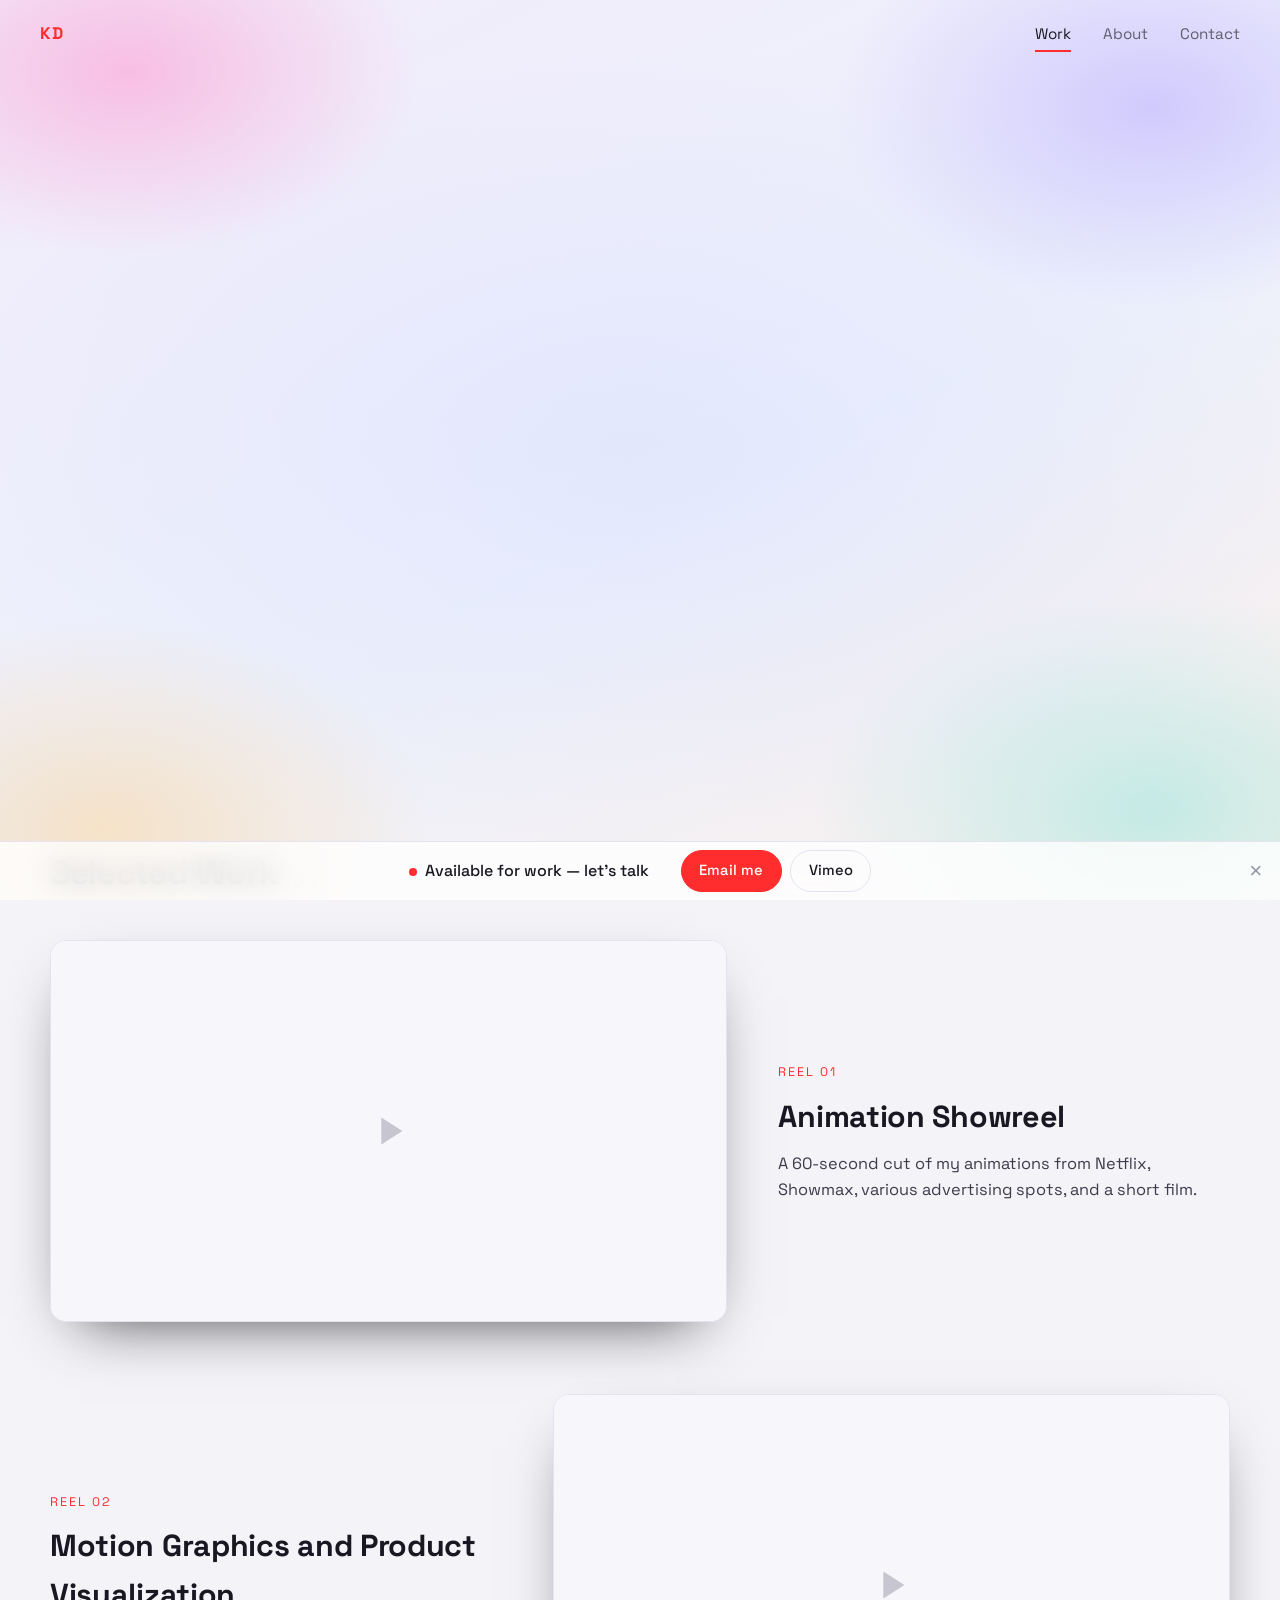
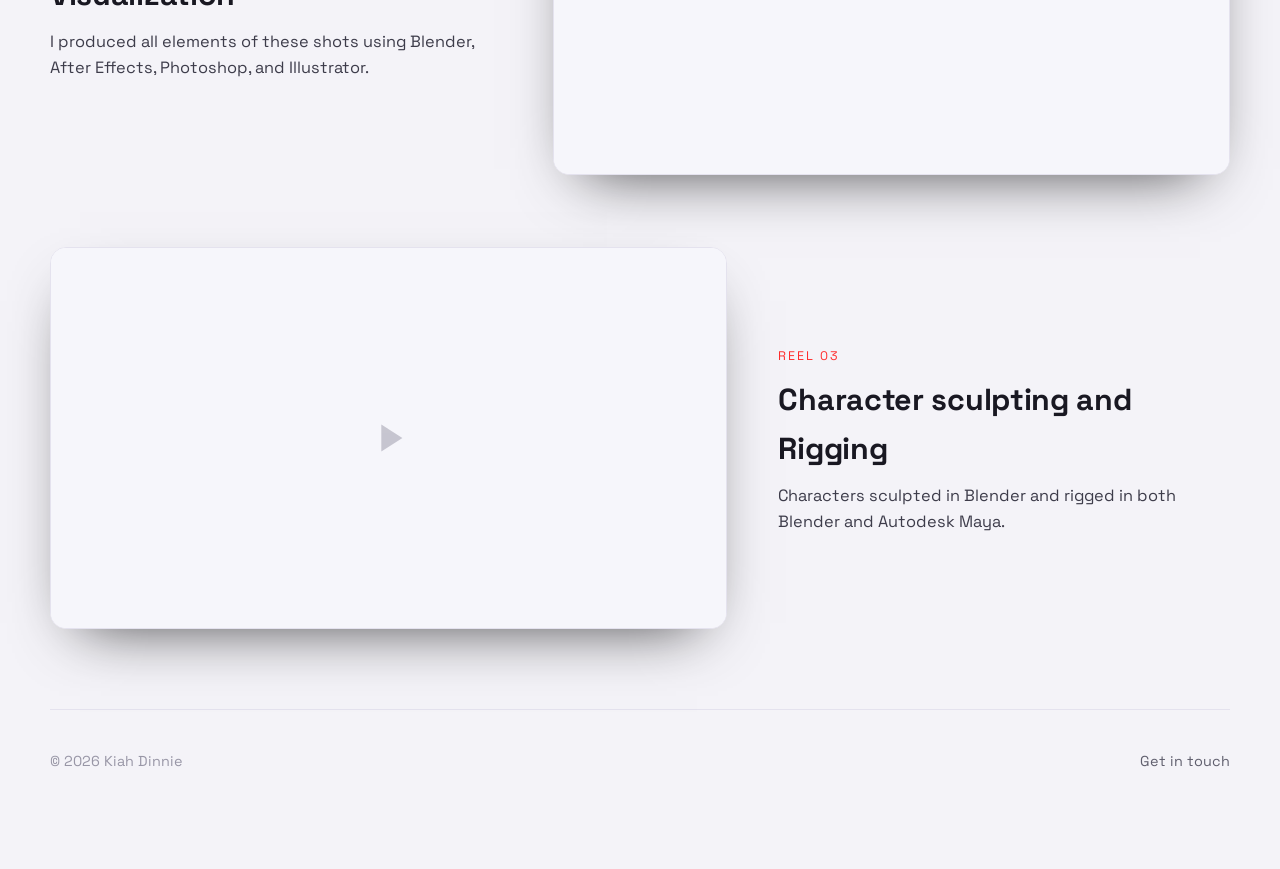
==== commit 26710c07: "background personal visual and updated font" ====
--- a/index.html
+++ b/index.html
@@ -32,6 +32,7 @@
   <!-- Hero -->
   <header class="hero">
     <div class="hero__bg" id="hero-bg"><!-- optional image/video asset from content.js --></div>
+    <div class="hero__title" id="hero-title"><!-- optional animated title video from content.js --></div>
     <div class="hero__inner">
       <h1 class="hero__name" aria-label="Kiah Dinnie">
         <span class="word" aria-hidden="true"><span class="cap">K</span><span class="imark imark--top">&#305;<span class="dot dot--red"></span><span class="dot dot--orange"></span></span>ah</span>
--- a/css/styles.css
+++ b/css/styles.css
@@ -167,9 +167,28 @@
   content: "";
   position: fixed;
   inset: 0;
-  z-index: -1;
+  z-index: -2;
   pointer-events: none;
   background: var(--page-mesh);
+}
+
+/* optional full-page background video (SITE.pageVideo) — sits over the mesh
+   fallback, behind all content */
+.page-video {
+  position: fixed;
+  inset: 0;
+  z-index: -1;
+  overflow: hidden;
+  pointer-events: none;
+}
+.page-video video { width: 100%; height: 100%; object-fit: cover; display: block; }
+.page-video--embed iframe {
+  position: absolute;
+  top: 50%; left: 50%;
+  width: 100vw; height: 56.25vw;
+  min-width: 177.78vh; min-height: 100vh;
+  transform: translate(-50%, -50%);
+  border: 0;
 }
 /* optional hero background asset (image or video) — sits above the page mesh,
    below the name. Empty by default, so the page mesh shows through. */
@@ -214,6 +233,35 @@
   font-size: clamp(1.05rem, 2.6vw, 1.6rem);
   font-weight: 400;
   color: var(--text-soft);
+}
+
+/* animated title video (SITE.hero.title). screen blend drops its black background
+   so only the text shows over whatever is behind it. */
+/* absolutely fills the hero and stays in the root stacking context (no z-index)
+   so the title video's screen blend composites against the full-page video */
+.hero__title {
+  position: absolute;
+  inset: 0;
+  display: grid;
+  place-items: center;
+  pointer-events: none;
+}
+.hero__title-video {
+  display: block;
+  width: min(94vw, 1040px);
+  aspect-ratio: 16 / 9;
+  object-fit: contain;
+  mix-blend-mode: screen;
+}
+/* the title clip has its own scroll arrow, so hide the site's when it's active */
+.hero.has-title .scroll-cue { display: none; }
+/* when the title video is present, keep the typed name in the DOM for
+   screen-readers / SEO but hide it visually */
+.hero.has-title .hero__name,
+.hero.has-title .hero__tag {
+  position: absolute !important;
+  width: 1px; height: 1px; padding: 0; margin: -1px;
+  overflow: hidden; clip: rect(0 0 0 0); white-space: nowrap; border: 0;
 }
 
 /* --- decorative dotted name treatment (the i's in Kiah Dinnie) --- */
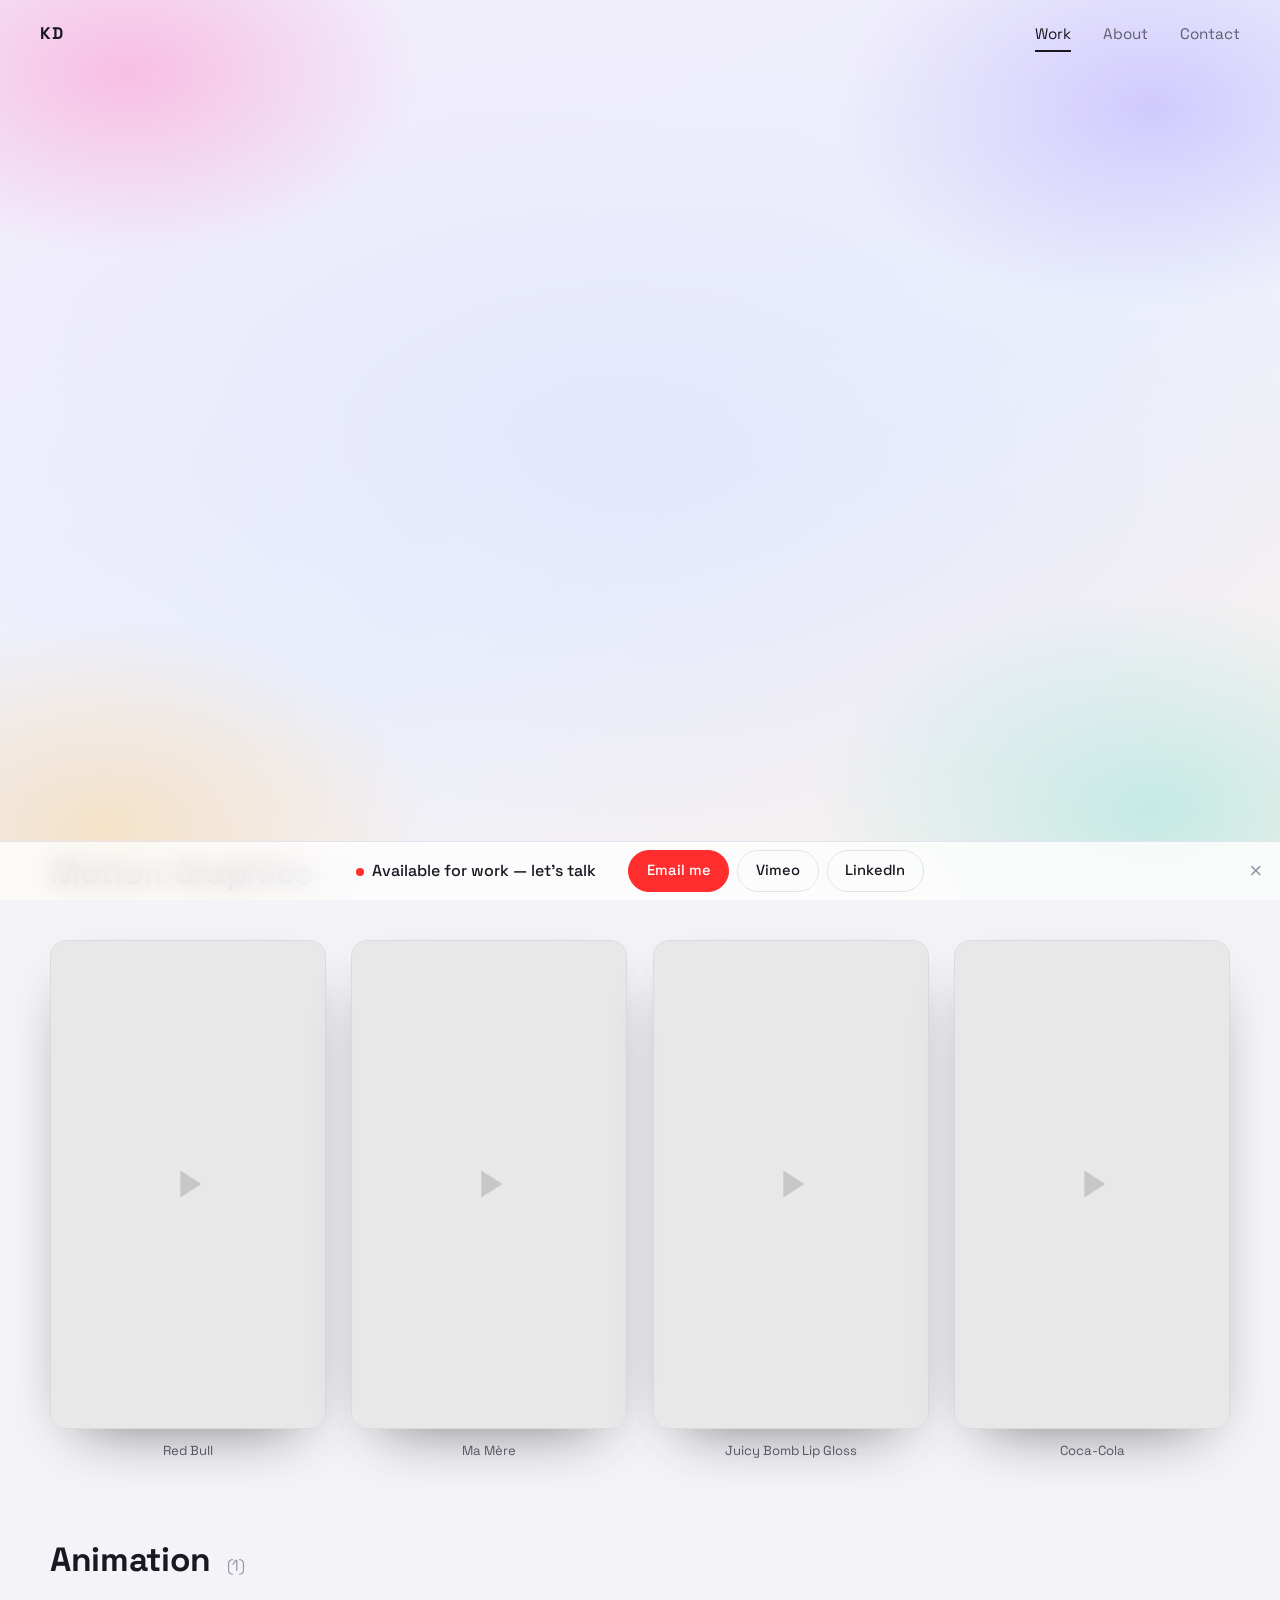
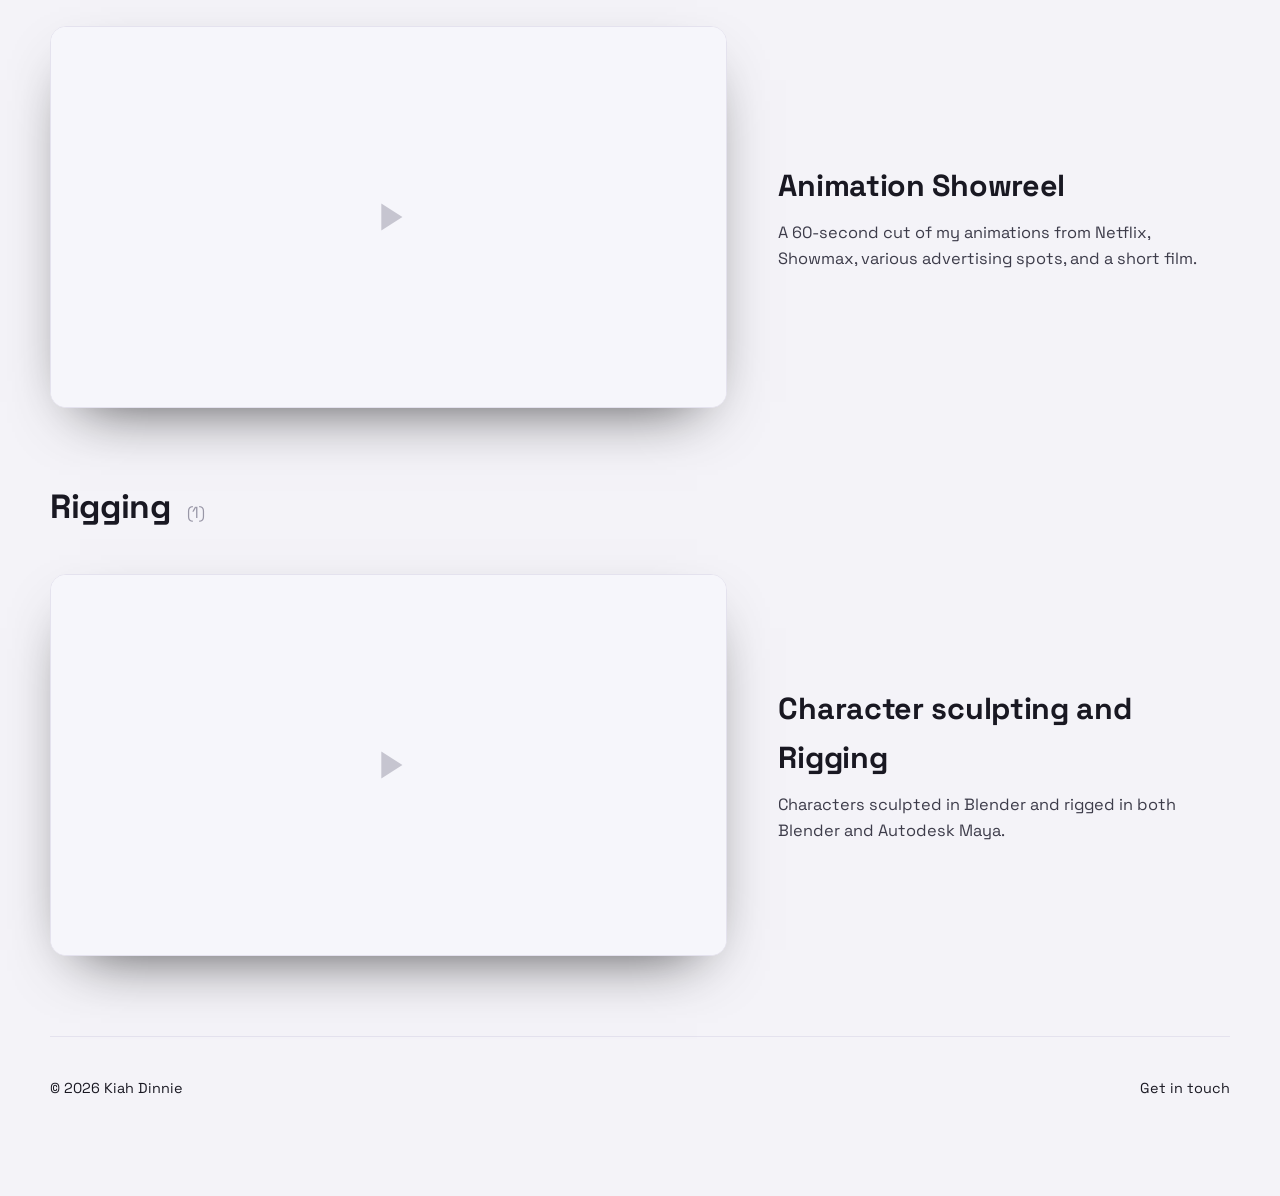
==== commit 49890819: "motion graphics update" ====
--- a/index.html
+++ b/index.html
@@ -52,11 +52,7 @@
   <main>
     <section id="work" class="work">
       <div class="wrap">
-        <div class="section-head">
-          <h2>Selected Work</h2>
-          <span class="count" data-count></span>
-        </div>
-        <div id="reel-feed" class="feed"><!-- videos injected from content.js --></div>
+        <div id="work-sections"><!-- category sections injected from content.js --></div>
       </div>
     </section>
 
--- a/css/styles.css
+++ b/css/styles.css
@@ -127,7 +127,7 @@
   letter-spacing: .04em;
   font-size: 1.05rem;
 }
-.nav__brand span { color: var(--accent); }
+.nav__brand span { color: var(--text); }
 .nav__links { display: flex; gap: clamp(1rem, 3vw, 2rem); }
 .nav__links a {
   font-size: .95rem;
@@ -141,7 +141,7 @@
   position: absolute;
   left: 0; bottom: -2px;
   width: 100%; height: 2px;
-  background: var(--accent);
+  background: var(--text);
   transform: scaleX(0);
   transform-origin: left;
   transition: transform .25s ease;
@@ -253,8 +253,17 @@
   object-fit: contain;
   mix-blend-mode: screen;
 }
-/* the title clip has its own scroll arrow, so hide the site's when it's active */
-.hero.has-title .scroll-cue { display: none; }
+/* the title clip has its own arrow — turn the site's scroll link into an
+   invisible hit box sitting over it, so clicking it still scrolls to the work */
+.hero.has-title .scroll-cue {
+  bottom: auto;
+  top: 62%;
+  width: clamp(160px, 24vw, 340px);
+  height: clamp(130px, 28vh, 260px);
+  animation: none;
+  z-index: 4;
+}
+.hero.has-title .scroll-cue svg { display: none; }
 /* when the title video is present, keep the typed name in the DOM for
    screen-readers / SEO but hide it visually */
 .hero.has-title .hero__name,
@@ -385,6 +394,31 @@
 .is-portrait  .reel__media { max-width: 400px; }
 .is-portrait.reel { align-items: center; }
 
+/* ---- Work: category sections + motion-graphics grid ---------------------- */
+.work-cat + .work-cat { margin-top: clamp(3rem, 8vh, 6rem); }
+
+/* portrait clips that sit greyed-out until you hover, then reveal in colour */
+.mg-grid {
+  display: grid;
+  grid-template-columns: repeat(4, minmax(0, 1fr));
+  gap: clamp(.8rem, 2vw, 1.6rem);
+}
+.mg-clip { display: flex; flex-direction: column; gap: .7rem; }
+.mg-clip.is-portrait .reel__media { max-width: none; }
+.mg-clip .reel__media {
+  width: 100%;
+  filter: grayscale(.85) brightness(.92);
+  opacity: .72;
+  transition: filter .45s ease, opacity .45s ease, transform .35s ease,
+              border-color .35s ease, box-shadow .35s ease;
+}
+.mg-clip .reel__media:hover { filter: none; opacity: 1; }
+.mg-clip__label { font-size: .82rem; color: var(--muted); text-align: center; }
+
+@media (max-width: 900px) { .mg-grid { grid-template-columns: repeat(2, minmax(0, 1fr)); } }
+/* touch devices have no hover, so show the clips in full colour */
+@media (hover: none) { .mg-clip .reel__media { filter: none; opacity: 1; } }
+
 .reel__frame iframe,
 .reel__frame .placeholder {
   position: absolute;
@@ -393,6 +427,9 @@
   height: 100%;
   border: 0;
 }
+/* the feed video is a preview only — let clicks pass through it to the
+   .reel__media handler so "tap to enlarge" opens the lightbox */
+.reel__frame iframe { pointer-events: none; }
 .placeholder {
   display: grid;
   place-items: center;
@@ -428,7 +465,7 @@
   font-size: .78rem;
   letter-spacing: .16em;
   text-transform: uppercase;
-  color: var(--accent);
+  color: var(--muted);
   margin-bottom: .6rem;
 }
 .reel__text h3 {
@@ -447,7 +484,7 @@
   letter-spacing: -0.03em;
   margin: 0 0 2.5rem;
 }
-.page__title span { color: var(--accent); }
+.page__title span { color: var(--text); }
 
 /* About layout */
 .about {
@@ -504,11 +541,11 @@
   transition: border-color .25s ease, background .25s ease, transform .25s ease;
 }
 .contact-list a:hover {
-  border-color: var(--accent);
+  border-color: var(--muted);
   background: var(--card-hover);
   transform: translateX(4px);
 }
-.contact-list .arrow { color: var(--accent); }
+.contact-list .arrow { color: var(--text); }
 .contact-email-big {
   display: inline-block;
   margin-top: .5rem;
@@ -516,7 +553,7 @@
   font-weight: 700;
   letter-spacing: -0.02em;
   color: var(--text);
-  border-bottom: 3px solid var(--accent);
+  border-bottom: 3px solid var(--text);
   padding-bottom: .2rem;
 }
 
@@ -583,15 +620,15 @@
 .footer {
   border-top: 1px solid var(--border);
   padding: 2.5rem 0;
-  color: var(--faint);
+  color: var(--text);
   font-size: .9rem;
   display: flex;
   justify-content: space-between;
   flex-wrap: wrap;
   gap: 1rem;
 }
-.footer a { color: var(--muted); }
-.footer a:hover { color: var(--text); }
+.footer a { color: var(--text); }
+.footer a:hover { color: var(--accent); }
 
 /* ---- Lightbox (click a reel to watch with sound) -------------------------- */
 .lightbox {
